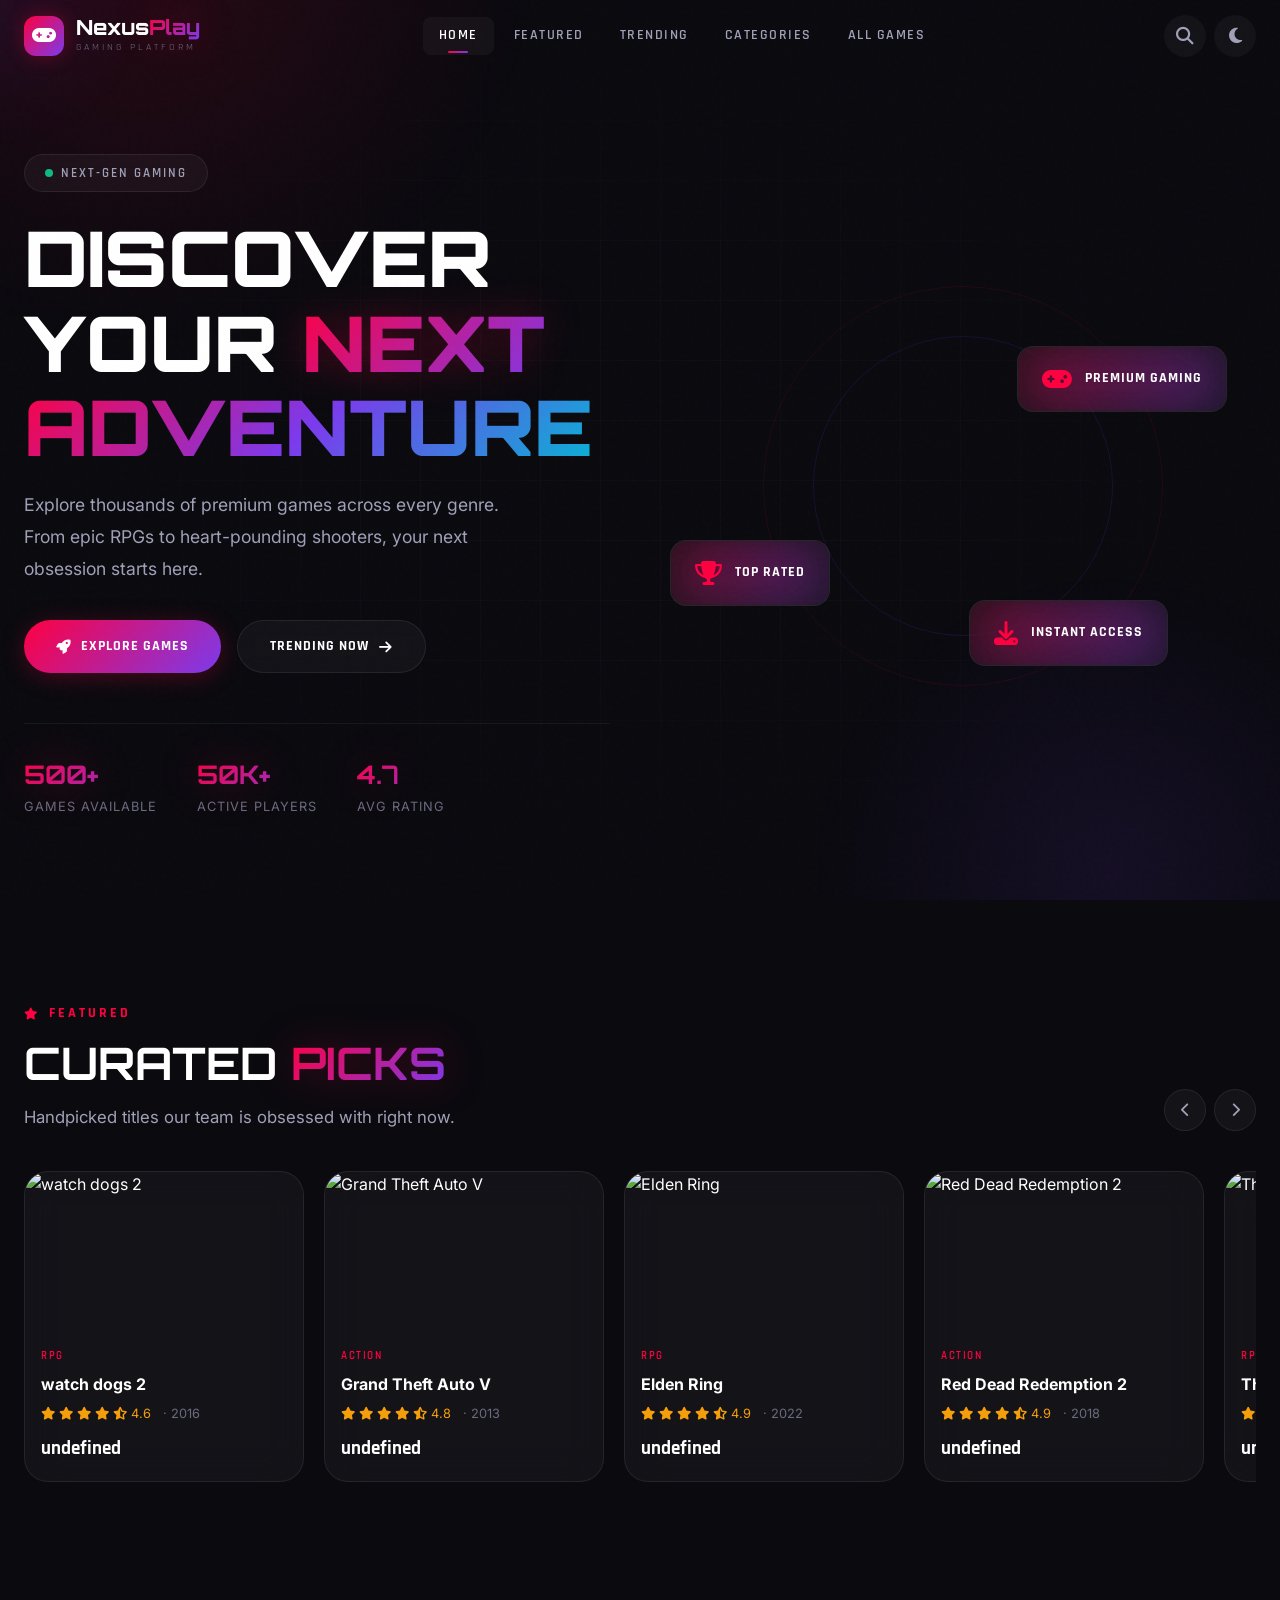
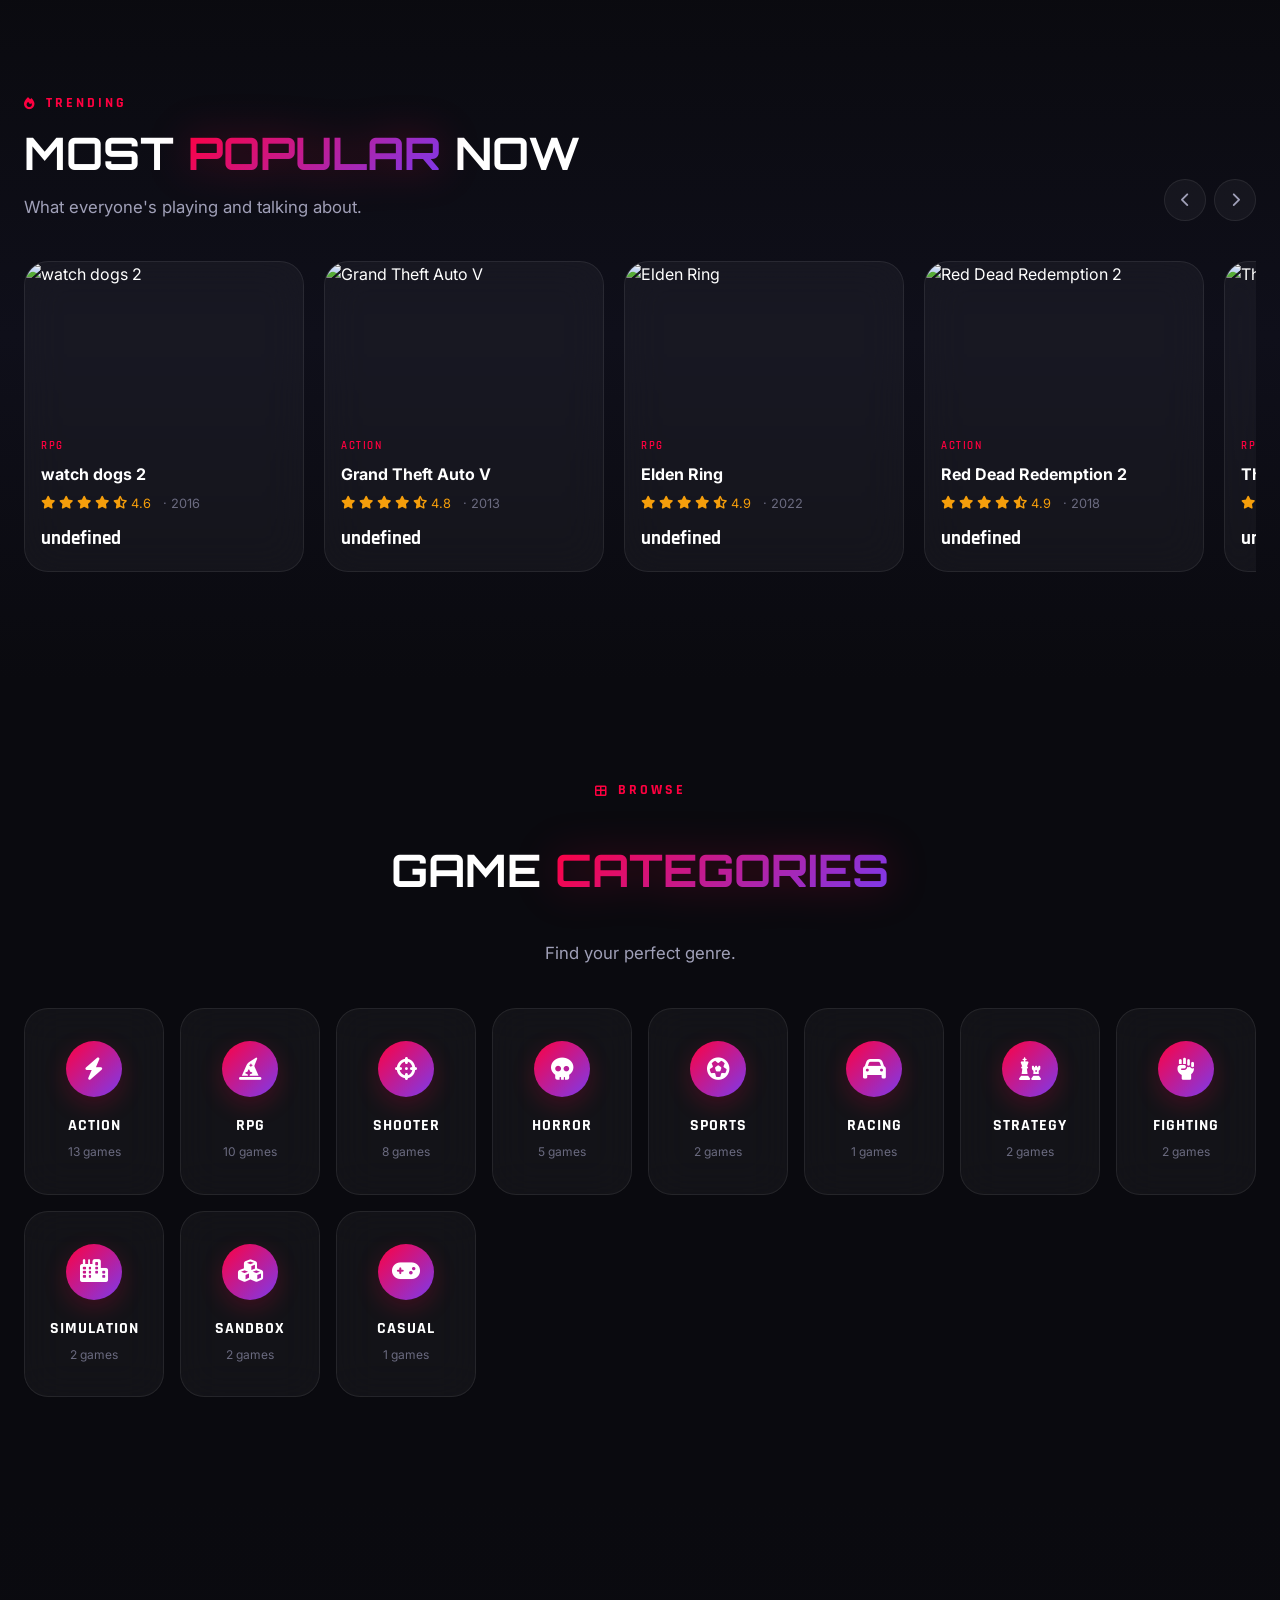
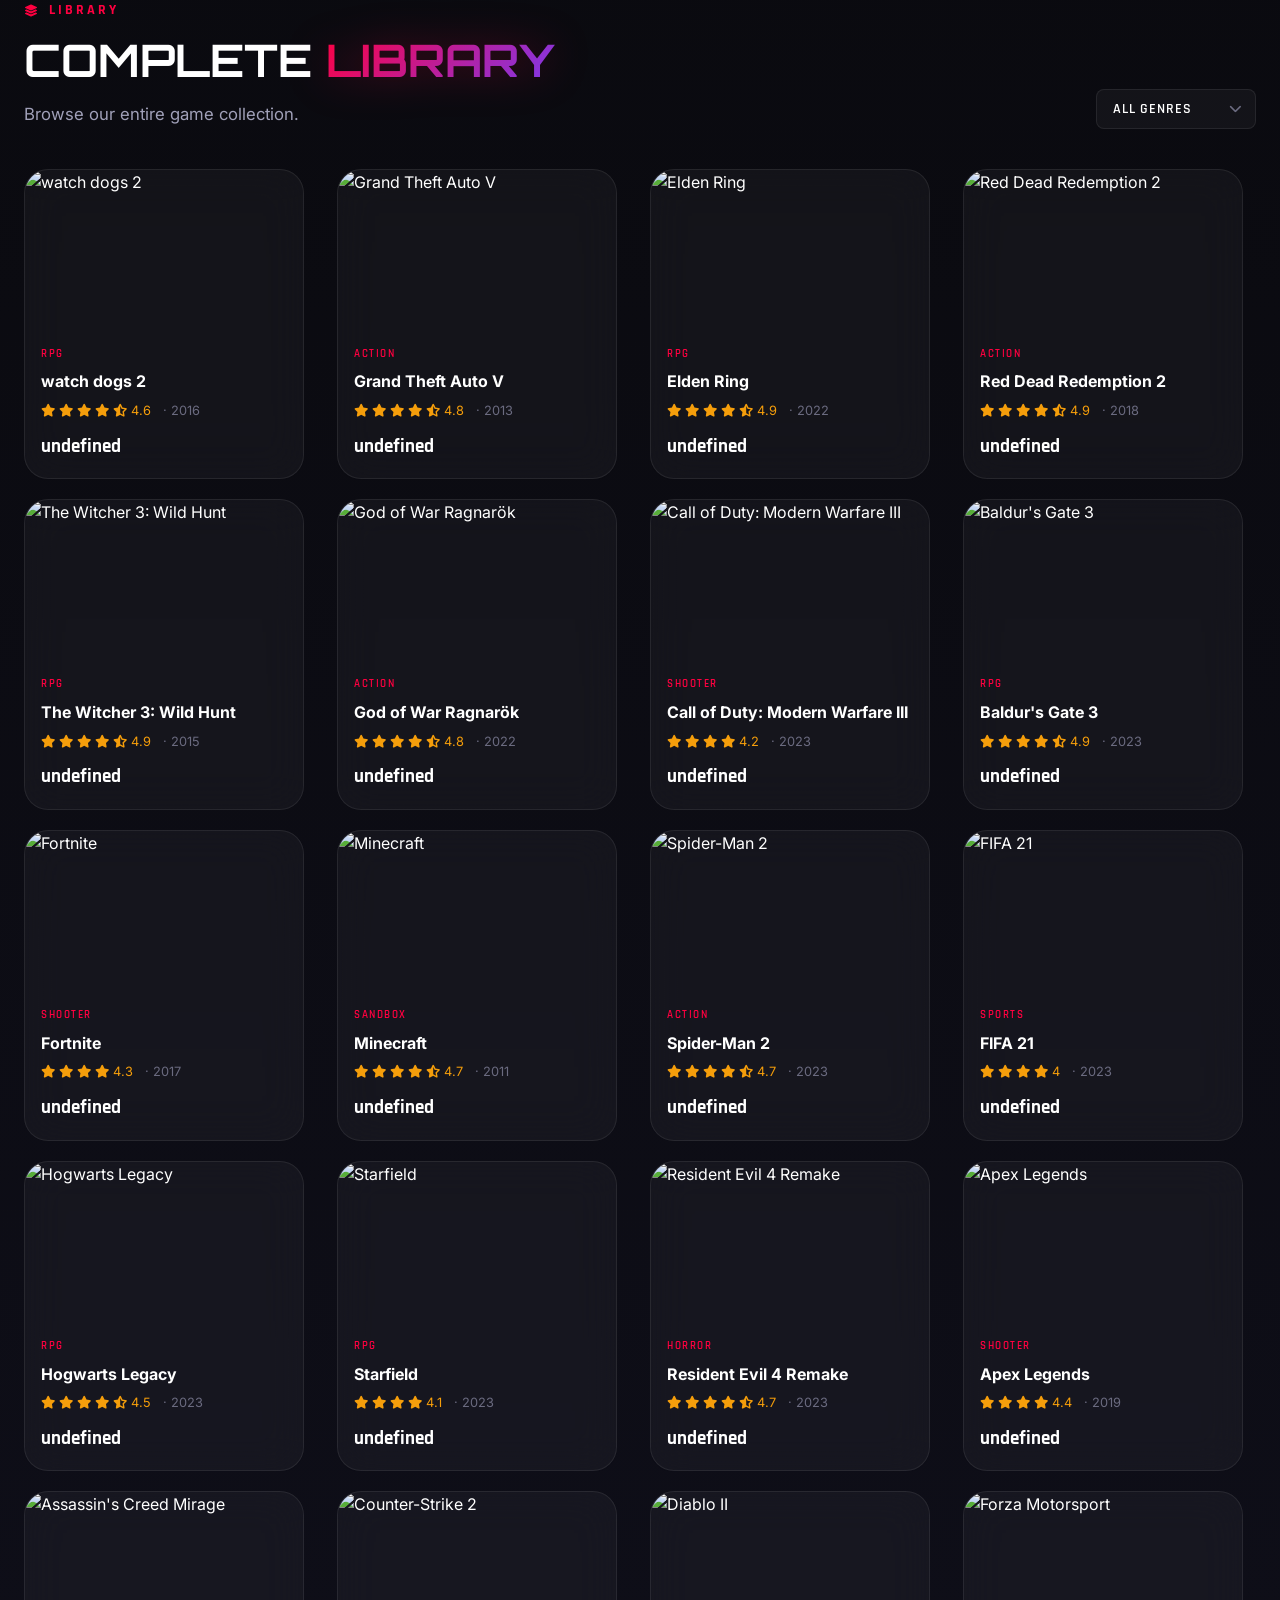
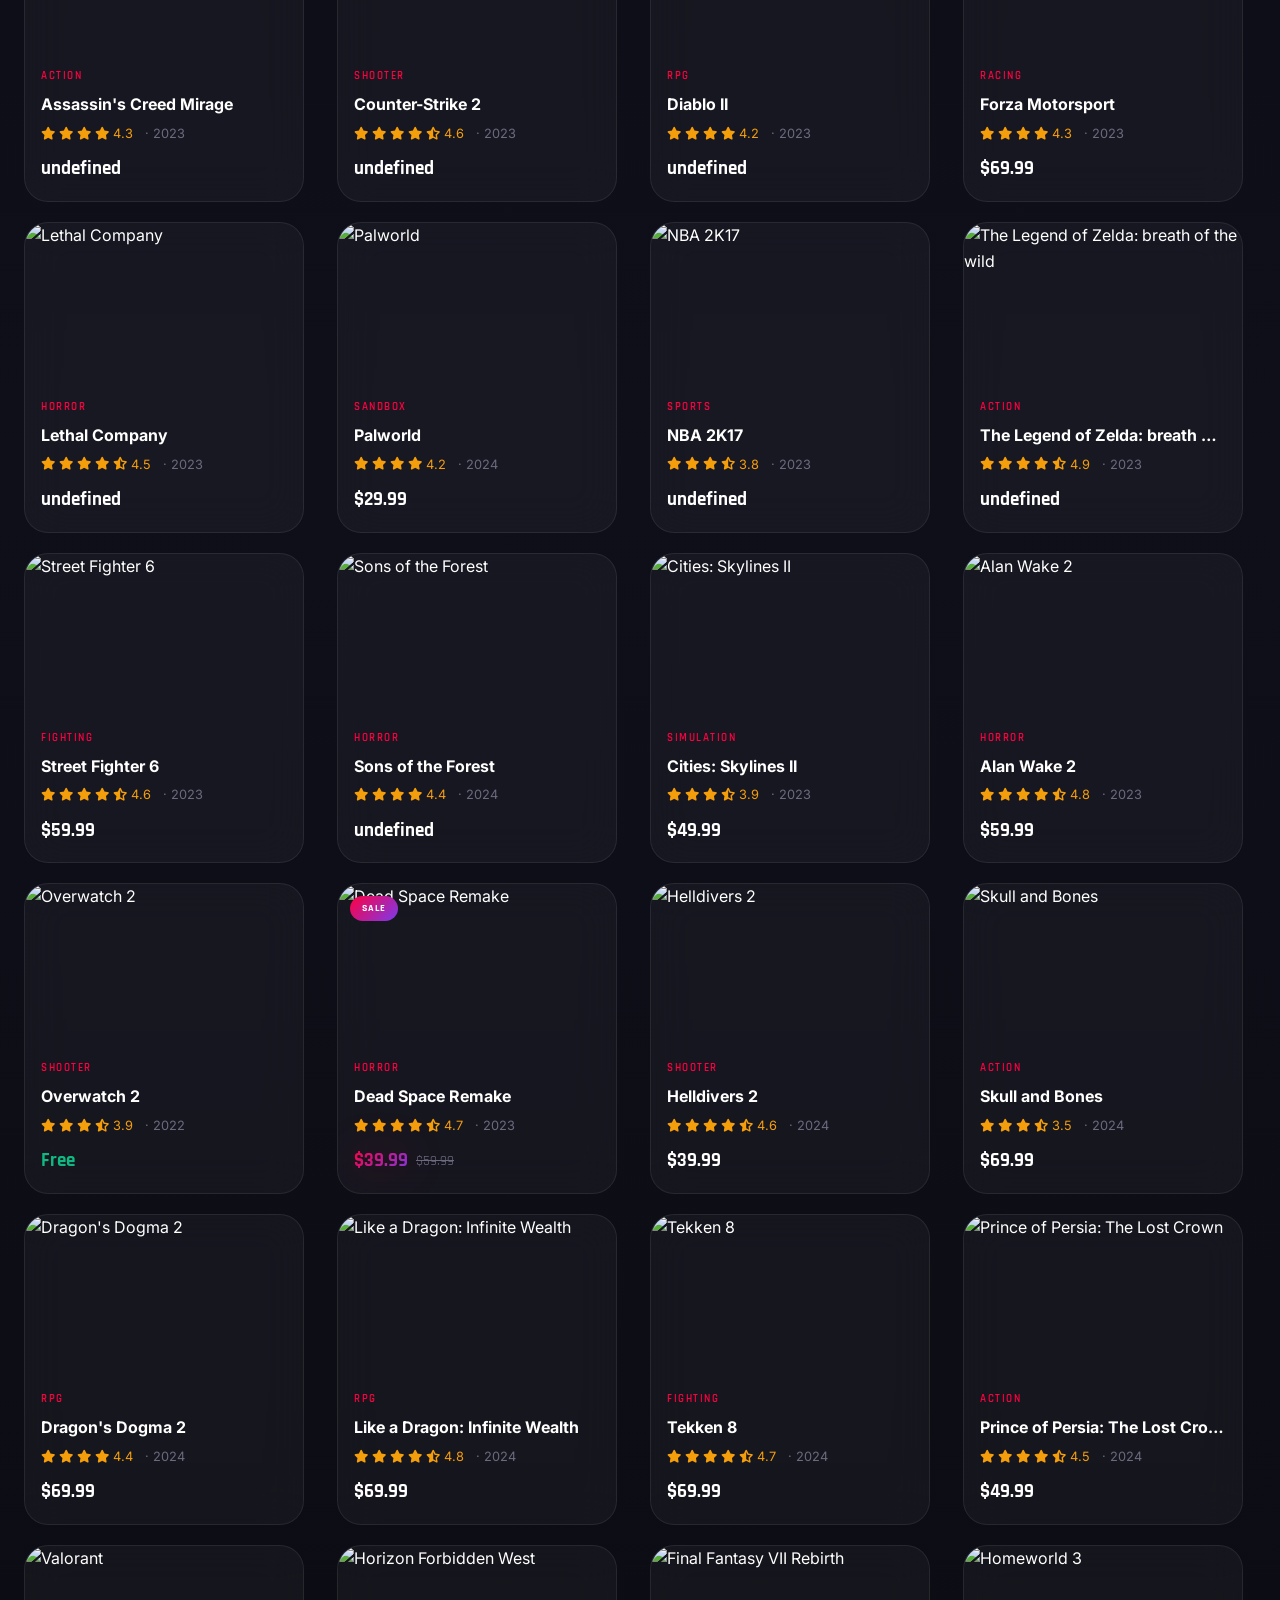
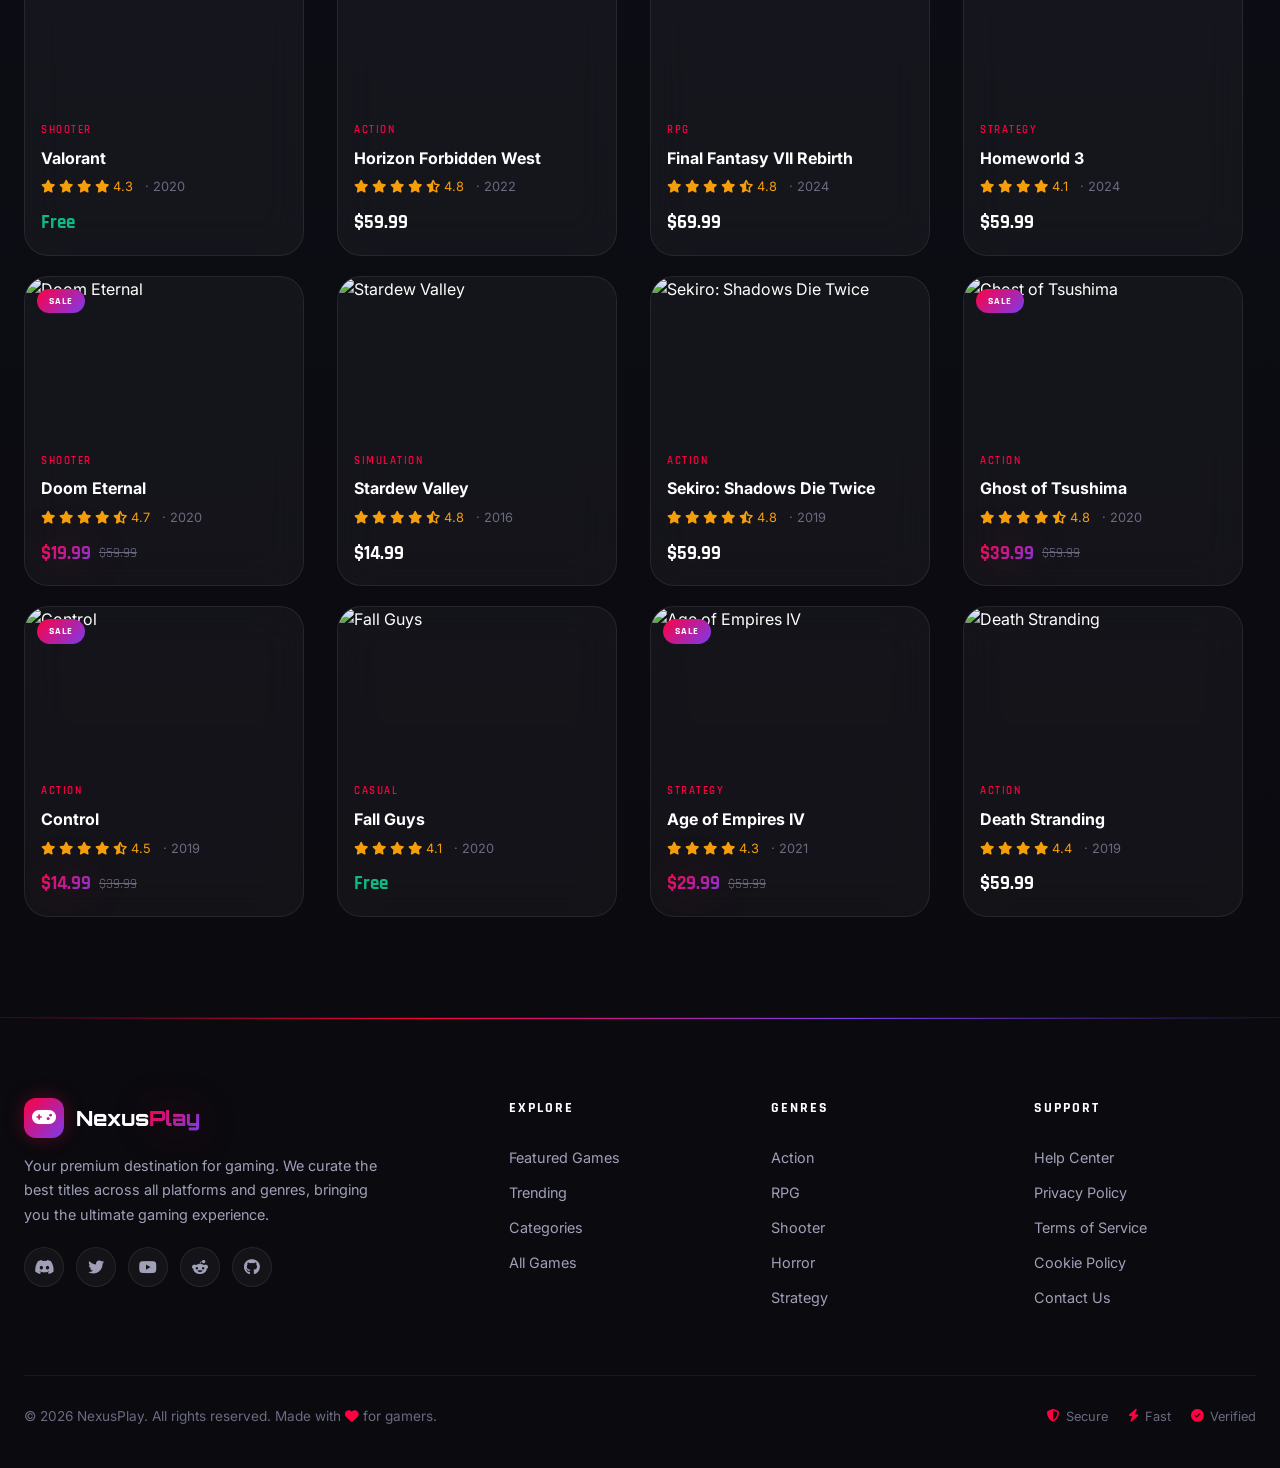
==== index.html @ 1cb6b1cf "Add files via upload" ====
<!DOCTYPE html>
<html lang="en">
<head>
  <meta charset="UTF-8">
  <meta name="viewport" content="width=device-width, initial-scale=1.0">
  <title>NexusPlay - Premium Gaming Platform</title>
  <meta name="description" content="NexusPlay is your ultimate gaming destination. Discover, explore, and download the latest and greatest PC and console games from a curated collection.">
  <meta name="keywords" content="games, gaming, PC games, console games, Steam, Epic Games, game store, download games, action, RPG, shooter">
  <meta name="author" content="NexusPlay">
  <meta name="robots" content="index, follow">
  <meta property="og:title" content="NexusPlay - Premium Gaming Platform">
  <meta property="og:description" content="Discover the best games across all genres. Your ultimate gaming destination.">
  <meta property="og:type" content="website">
  <meta property="og:url" content="https://nexusplay.com">
  <meta property="og:image" content="https://images.unsplash.com/photo-1542751371-adc38448a05e?w=1200&q=80">
  <meta name="twitter:card" content="summary_large_image">
  <meta name="twitter:title" content="NexusPlay - Premium Gaming Platform">
  <meta name="twitter:description" content="Discover the best games across all genres.">
  <link rel="canonical" href="https://nexusplay.com">
  <link rel="icon" type="image/svg+xml" href="data:image/svg+xml,%3Csvg xmlns='http://www.w3.org/2000/svg' viewBox='0 0 100 100'%3E%3Cdefs%3E%3ClinearGradient id='g' x1='0%25' y1='0%25' x2='100%25' y2='100%25'%3E%3Cstop offset='0%25' stop-color='%23ff0040'/%3E%3Cstop offset='100%25' stop-color='%237c3aed'/%3E%3C/linearGradient%3E%3C/defs%3E%3Crect width='100' height='100' rx='20' fill='url(%23g)'/%3E%3Ctext x='50' y='68' font-family='Arial' font-size='44' font-weight='bold' fill='white' text-anchor='middle'%3EN%3C/text%3E%3C/svg%3E">
  <link rel="stylesheet" href="https://cdnjs.cloudflare.com/ajax/libs/font-awesome/6.5.0/css/all.min.css">
  <link rel="preconnect" href="https://fonts.googleapis.com">
  <link rel="preconnect" href="https://fonts.gstatic.com" crossorigin>
  <link href="https://fonts.googleapis.com/css2?family=Inter:wght@300;400;500;600;700;800;900&family=Orbitron:wght@400;500;600;700;800;900&family=Rajdhani:wght@500;600;700&display=swap" rel="stylesheet">
  <link rel="stylesheet" href="style.css">
</head>
<body>
  <div class="cursor-glow"></div>
  <div class="noise-overlay"></div>

  <header class="header">
    <nav class="nav">
      <a href="#" class="nav-logo">
        <div class="logo-icon"><i class="fas fa-gamepad"></i></div>
        <div class="logo-text">
          <span class="logo-title">Nexus<span class="text-neon">Play</span></span>
          <span class="logo-sub">GAMING PLATFORM</span>
        </div>
      </a>
      <div class="nav-links">
        <a href="#" class="active">Home</a>
        <a href="#" data-section="featured">Featured</a>
        <a href="#" data-section="trending">Trending</a>
        <a href="#" data-section="categories">Categories</a>
        <a href="#" data-section="all-games">All Games</a>
      </div>
      <div class="nav-actions">
        <div class="search-trigger" id="searchTrigger">
          <i class="fas fa-search"></i>
        </div>
        <button class="theme-toggle" id="themeToggle" aria-label="Toggle theme">
          <i class="fas fa-moon"></i>
        </button>
        <div class="hamburger" id="hamburger">
          <span></span><span></span><span></span>
        </div>
      </div>
    </nav>
  </header>

  <div class="search-overlay" id="searchOverlay">
    <div class="search-modal">
      <div class="search-modal-header">
        <i class="fas fa-search"></i>
        <input type="text" id="globalSearch" placeholder="Search any game..." autocomplete="off">
        <button id="searchClose"><i class="fas fa-times"></i></button>
      </div>
      <div class="search-results" id="searchResults"></div>
    </div>
  </div>

  <main>
    <section class="hero" id="home">
      <div class="hero-bg-grid"></div>
      <div class="container">
        <div class="hero-content">
          <div class="hero-text">
            <div class="hero-badge">
              <span class="badge-dot"></span>
              Next-Gen Gaming
            </div>
            <h1>Discover Your <span class="text-neon">Next</span> <span class="text-gradient">Adventure</span></h1>
            <p>Explore thousands of premium games across every genre. From epic RPGs to heart-pounding shooters, your next obsession starts here.</p>
            <div class="hero-buttons">
              <a href="#" class="btn btn-primary" data-section="featured">
                <i class="fas fa-rocket"></i> Explore Games
              </a>
              <a href="#" class="btn btn-secondary" data-section="trending">
                Trending Now <i class="fas fa-arrow-right"></i>
              </a>
            </div>
            <div class="hero-stats">
              <div class="hero-stat">
                <h3 class="text-neon">500+</h3>
                <p>Games Available</p>
              </div>
              <div class="hero-stat">
                <h3 class="text-neon">50K+</h3>
                <p>Active Players</p>
              </div>
              <div class="hero-stat">
                <h3 class="text-neon">4.7</h3>
                <p>Avg Rating</p>
              </div>
            </div>
          </div>
          <div class="hero-visual">
            <div class="hero-showcase">
              <div class="showcase-card showcase-1">
                <div class="showcase-glow"></div>
                <i class="fas fa-gamepad"></i>
                <span>Premium Gaming</span>
              </div>
              <div class="showcase-card showcase-2">
                <div class="showcase-glow"></div>
                <i class="fas fa-trophy"></i>
                <span>Top Rated</span>
              </div>
              <div class="showcase-card showcase-3">
                <div class="showcase-glow"></div>
                <i class="fas fa-download"></i>
                <span>Instant Access</span>
              </div>
            </div>
            <div class="hero-ring">
              <div class="ring-inner"></div>
            </div>
          </div>
        </div>
      </div>
    </section>

    <section class="section" id="featured">
      <div class="container">
        <div class="section-header">
          <div>
            <span class="section-label"><i class="fas fa-star"></i> Featured</span>
            <h2 class="section-title">Curated <span class="text-neon">Picks</span></h2>
            <p class="section-subtitle">Handpicked titles our team is obsessed with right now.</p>
          </div>
          <div class="section-nav">
            <button class="scroll-btn" data-scroll="featured" data-dir="prev"><i class="fas fa-chevron-left"></i></button>
            <button class="scroll-btn" data-scroll="featured" data-dir="next"><i class="fas fa-chevron-right"></i></button>
          </div>
        </div>
        <div class="games-carousel" id="featuredCarousel"></div>
      </div>
    </section>

    <section class="section section-alt" id="trending">
      <div class="container">
        <div class="section-header">
          <div>
            <span class="section-label"><i class="fas fa-fire"></i> Trending</span>
            <h2 class="section-title">Most <span class="text-neon">Popular</span> Now</h2>
            <p class="section-subtitle">What everyone's playing and talking about.</p>
          </div>
          <div class="section-nav">
            <button class="scroll-btn" data-scroll="trending" data-dir="prev"><i class="fas fa-chevron-left"></i></button>
            <button class="scroll-btn" data-scroll="trending" data-dir="next"><i class="fas fa-chevron-right"></i></button>
          </div>
        </div>
        <div class="games-carousel" id="trendingCarousel"></div>
      </div>
    </section>

    <section class="section" id="categories">
      <div class="container">
        <div class="section-header center">
          <span class="section-label"><i class="fas fa-th-large"></i> Browse</span>
          <h2 class="section-title">Game <span class="text-neon">Categories</span></h2>
          <p class="section-subtitle">Find your perfect genre.</p>
        </div>
        <div class="categories-grid" id="categoriesGrid"></div>
      </div>
    </section>

    <section class="section section-alt" id="all-games">
      <div class="container">
        <div class="section-header">
          <div>
            <span class="section-label"><i class="fas fa-layer-group"></i> Library</span>
            <h2 class="section-title">Complete <span class="text-neon">Library</span></h2>
            <p class="section-subtitle">Browse our entire game collection.</p>
          </div>
          <div class="filter-group">
            <div class="filter-select">
              <select id="genreFilter">
                <option value="all">All Genres</option>
              </select>
              <i class="fas fa-chevron-down"></i>
            </div>
          </div>
        </div>
        <div class="games-grid" id="allGamesGrid"></div>
      </div>
    </section>
  </main>

  <div class="game-modal-overlay" id="gameModalOverlay">
    <div class="game-modal" id="gameModal">
      <button class="modal-close" id="modalClose"><i class="fas fa-times"></i></button>
      <div class="modal-content" id="modalContent"></div>
    </div>
  </div>

  <footer class="footer">
    <div class="container">
      <div class="footer-grid">
        <div class="footer-brand">
          <a href="#" class="nav-logo" style="margin-bottom:16px;display:inline-flex">
            <div class="logo-icon"><i class="fas fa-gamepad"></i></div>
            <div class="logo-text">
              <span class="logo-title">Nexus<span class="text-neon">Play</span></span>
            </div>
          </a>
          <p>Your premium destination for gaming. We curate the best titles across all platforms and genres, bringing you the ultimate gaming experience.</p>
          <div class="footer-social">
            <a href="#" aria-label="Discord"><i class="fab fa-discord"></i></a>
            <a href="#" aria-label="Twitter"><i class="fab fa-twitter"></i></a>
            <a href="#" aria-label="YouTube"><i class="fab fa-youtube"></i></a>
            <a href="#" aria-label="Reddit"><i class="fab fa-reddit-alien"></i></a>
            <a href="#" aria-label="GitHub"><i class="fab fa-github"></i></a>
          </div>
        </div>
        <div class="footer-col">
          <h4>Explore</h4>
          <a href="#" data-section="featured">Featured Games</a>
          <a href="#" data-section="trending">Trending</a>
          <a href="#" data-section="categories">Categories</a>
          <a href="#" data-section="all-games">All Games</a>
        </div>
        <div class="footer-col">
          <h4>Genres</h4>
          <a href="#" data-genre="Action">Action</a>
          <a href="#" data-genre="RPG">RPG</a>
          <a href="#" data-genre="Shooter">Shooter</a>
          <a href="#" data-genre="Horror">Horror</a>
          <a href="#" data-genre="Strategy">Strategy</a>
        </div>
        <div class="footer-col">
          <h4>Support</h4>
          <a href="#">Help Center</a>
          <a href="#">Privacy Policy</a>
          <a href="#">Terms of Service</a>
          <a href="#">Cookie Policy</a>
          <a href="#">Contact Us</a>
        </div>
      </div>
      <div class="footer-bottom">
        <p>&copy; 2026 NexusPlay. All rights reserved. Made with <i class="fas fa-heart" style="color:#ff0040"></i> for gamers.</p>
        <div class="footer-badges">
          <span><i class="fas fa-shield-alt"></i> Secure</span>
          <span><i class="fas fa-bolt"></i> Fast</span>
          <span><i class="fas fa-check-circle"></i> Verified</span>
        </div>
      </div>
    </div>
  </footer>

  <div class="toast-container" id="toastContainer"></div>

  <script src="games.js"></script>
  <script src="script.js"></script>
</body>
</html>
---- style.css ----
@import url('https://fonts.googleapis.com/css2?family=Inter:wght@300;400;500;600;700;800;900&family=Orbitron:wght@400;500;600;700;800;900&family=Rajdhani:wght@500;600;700&display=swap');

:root {
  --bg-primary: #0a0a0f;
  --bg-secondary: #0f0f1a;
  --bg-card: rgba(255, 255, 255, 0.03);
  --bg-card-hover: rgba(255, 255, 255, 0.07);
  --text-primary: #ffffff;
  --text-secondary: #a0a0b8;
  --text-muted: #6b6b80;
  --border-color: rgba(255, 255, 255, 0.06);
  --border-hover: rgba(255, 255, 255, 0.12);
  --glass-bg: rgba(255, 255, 255, 0.04);
  --glass-border: rgba(255, 255, 255, 0.08);
  --glass-shadow: 0 8px 32px rgba(0, 0, 0, 0.4);
  --neon-primary: #ff0040;
  --neon-secondary: #7c3aed;
  --neon-accent: #06b6d4;
  --neon-gradient: linear-gradient(135deg, #ff0040, #7c3aed);
  --accent-gradient: linear-gradient(135deg, #ff0040, #7c3aed, #06b6d4);
  --success: #10b981;
  --warning: #f59e0b;
  --error: #ef4444;
  --header-height: 72px;
  --radius-sm: 8px;
  --radius-md: 16px;
  --radius-lg: 24px;
  --radius-xl: 32px;
  --transition: all 0.3s cubic-bezier(0.4, 0, 0.2, 1);
  --shadow-lg: 0 20px 60px rgba(0, 0, 0, 0.5);
  --font-primary: 'Inter', -apple-system, BlinkMacSystemFont, sans-serif;
  --font-display: 'Orbitron', monospace;
  --font-alt: 'Rajdhani', sans-serif;
}

[data-theme="light"] {
  --bg-primary: #f0f0f5;
  --bg-secondary: #ffffff;
  --bg-card: rgba(0, 0, 0, 0.03);
  --bg-card-hover: rgba(0, 0, 0, 0.06);
  --text-primary: #1a1a2e;
  --text-secondary: #6b6b80;
  --text-muted: #a0a0b0;
  --border-color: rgba(0, 0, 0, 0.08);
  --border-hover: rgba(0, 0, 0, 0.15);
  --glass-bg: rgba(255, 255, 255, 0.7);
  --glass-border: rgba(0, 0, 0, 0.08);
  --glass-shadow: 0 8px 32px rgba(0, 0, 0, 0.08);
  --shadow-lg: 0 20px 60px rgba(0, 0, 0, 0.1);
}

[data-theme="light"] .header.scrolled {
  background: rgba(240, 240, 245, 0.9);
}

[data-theme="light"] .section-alt {
  background: linear-gradient(180deg, var(--bg-primary) 0%, #f5f5fa 50%, var(--bg-primary) 100%);
}

[data-theme="light"] .game-card .game-image img,
[data-theme="light"] .modal-banner img,
[data-theme="light"] .modal-screenshots img {
  filter: brightness(1);
}

[data-theme="light"] .text-neon {
  filter: none;
}

[data-theme="light"] .noise-overlay { display: none; }

*, *::before, *::after {
  margin: 0;
  padding: 0;
  box-sizing: border-box;
}

html { scroll-behavior: smooth; overflow-x: hidden; }

body {
  font-family: var(--font-primary);
  background: var(--bg-primary);
  color: var(--text-primary);
  line-height: 1.6;
  -webkit-font-smoothing: antialiased;
  overflow-x: hidden;
}

a { text-decoration: none; color: inherit; }
ul { list-style: none; }
img { max-width: 100%; display: block; }
button { cursor: pointer; font-family: inherit; border: none; outline: none; background: none; }
input, textarea { font-family: inherit; outline: none; }
select { font-family: inherit; outline: none; cursor: pointer; }

::-webkit-scrollbar { width: 6px; }
::-webkit-scrollbar-track { background: var(--bg-primary); }
::-webkit-scrollbar-thumb { background: var(--neon-gradient); border-radius: 3px; }

.noise-overlay {
  position: fixed; inset: 0; z-index: 9999;
  pointer-events: none; opacity: 0.015;
  background-image: url("data:image/svg+xml,%3Csvg viewBox='0 0 256 256' xmlns='http://www.w3.org/2000/svg'%3E%3Cfilter id='n'%3E%3CfeTurbulence type='fractalNoise' baseFrequency='0.9' numOctaves='4' stitchTiles='stitch'/%3E%3C/filter%3E%3Crect width='100%25' height='100%25' filter='url(%23n)'/%3E%3C/svg%3E");
}

.cursor-glow {
  position: fixed; width: 300px; height: 300px;
  border-radius: 50%; pointer-events: none; z-index: 0;
  background: radial-gradient(circle, rgba(124, 58, 237, 0.08), transparent 70%);
  transform: translate(-50%, -50%);
  transition: opacity 0.3s ease;
}

.container {
  max-width: 1280px; margin: 0 auto; padding: 0 24px;
  position: relative; z-index: 1;
}

.section {
  padding: 100px 0; position: relative;
}

.section-alt {
  background: linear-gradient(180deg, var(--bg-primary) 0%, var(--bg-secondary) 50%, var(--bg-primary) 100%);
}

.section-label {
  display: inline-flex; align-items: center; gap: 8px;
  font-family: var(--font-alt);
  font-size: 0.85rem; font-weight: 700;
  text-transform: uppercase; letter-spacing: 3px;
  color: var(--neon-primary); margin-bottom: 12px;
}

.section-label i { font-size: 0.75rem; }

.section-title {
  font-family: var(--font-display);
  font-size: clamp(1.8rem, 4vw, 2.8rem);
  font-weight: 700; margin-bottom: 12px; line-height: 1.2;
  text-transform: uppercase;
}

.section-subtitle {
  color: var(--text-secondary);
  font-size: 1.05rem; max-width: 500px; line-height: 1.7;
}

.section-header {
  display: flex; align-items: flex-end;
  justify-content: space-between; margin-bottom: 40px;
  gap: 30px;
}

.section-header.center {
  flex-direction: column; align-items: center; text-align: center;
}

.section-header.center .section-subtitle { margin: 0 auto; }

.text-neon {
  background: var(--neon-gradient);
  -webkit-background-clip: text;
  -webkit-text-fill-color: transparent;
  background-clip: text;
  filter: drop-shadow(0 0 20px rgba(255, 0, 64, 0.3));
}

.text-gradient {
  background: var(--accent-gradient);
  -webkit-background-clip: text;
  -webkit-text-fill-color: transparent;
  background-clip: text;
}

.btn {
  display: inline-flex; align-items: center; gap: 10px;
  padding: 14px 32px; border-radius: 50px;
  font-size: 0.9rem; font-weight: 700;
  font-family: var(--font-alt); text-transform: uppercase;
  letter-spacing: 1px;
  transition: var(--transition); position: relative;
  overflow: hidden;
}

.btn::before {
  content: ''; position: absolute; inset: 0;
  border-radius: 50px; padding: 2px;
  background: linear-gradient(135deg, var(--neon-primary), var(--neon-secondary));
  -webkit-mask: linear-gradient(#fff 0 0) content-box, linear-gradient(#fff 0 0);
  -webkit-mask-composite: xor; mask-composite: exclude;
  opacity: 0; transition: var(--transition);
}

.btn-primary {
  background: var(--neon-gradient);
  color: #fff;
  box-shadow: 0 4px 25px rgba(255, 0, 64, 0.25);
}

.btn-primary:hover {
  transform: translateY(-3px);
  box-shadow: 0 8px 40px rgba(255, 0, 64, 0.4);
}

.btn-secondary {
  background: var(--glass-bg);
  color: var(--text-primary);
  border: 1px solid var(--glass-border);
  backdrop-filter: blur(10px);
}

.btn-secondary:hover {
  background: var(--bg-card-hover);
  border-color: var(--border-hover);
  transform: translateY(-3px);
}

.btn-secondary::before { display: none; }

.btn-sm { padding: 10px 22px; font-size: 0.8rem; }

/* Header */
.header {
  position: fixed; top: 0; left: 0; right: 0;
  z-index: 1000; height: var(--header-height);
  transition: var(--transition);
}

.header.scrolled {
  background: rgba(10, 10, 15, 0.9);
  backdrop-filter: blur(20px);
  border-bottom: 1px solid var(--glass-border);
}

.nav {
  display: flex; align-items: center;
  justify-content: space-between; height: 100%;
  max-width: 1280px; margin: 0 auto; padding: 0 24px;
}

.nav-logo {
  display: flex; align-items: center; gap: 12px; z-index: 1001;
}

.logo-icon {
  width: 40px; height: 40px;
  background: var(--neon-gradient);
  border-radius: 12px;
  display: flex; align-items: center; justify-content: center;
  font-size: 1.2rem; color: #fff;
  box-shadow: 0 0 20px rgba(255, 0, 64, 0.3);
}

.logo-text { display: flex; flex-direction: column; }
.logo-title { font-family: var(--font-display); font-size: 1.3rem; font-weight: 800; line-height: 1; }
.logo-sub { font-family: var(--font-alt); font-size: 0.6rem; letter-spacing: 3px; color: var(--text-muted); margin-top: 2px; }

.nav-links {
  display: flex; align-items: center; gap: 4px;
}

.nav-links a {
  padding: 8px 16px; border-radius: 8px;
  font-family: var(--font-alt);
  font-size: 0.85rem; font-weight: 600;
  text-transform: uppercase; letter-spacing: 1.5px;
  color: var(--text-secondary);
  transition: var(--transition); position: relative;
}

.nav-links a:hover,
.nav-links a.active {
  color: var(--text-primary);
  background: var(--glass-bg);
}

.nav-links a.active::after {
  content: ''; position: absolute; bottom: 2px; left: 50%;
  transform: translateX(-50%);
  width: 20px; height: 2px;
  background: var(--neon-gradient);
  border-radius: 1px;
}

.nav-actions {
  display: flex; align-items: center; gap: 8px;
}

.search-trigger, .theme-toggle {
  width: 42px; height: 42px; border-radius: 50%;
  background: var(--glass-bg);
  color: var(--text-secondary);
  display: flex; align-items: center; justify-content: center;
  font-size: 1.1rem;
  transition: var(--transition);
  border: 1px solid transparent;
}

.search-trigger:hover, .theme-toggle:hover {
  color: var(--text-primary);
  background: var(--bg-card-hover);
  border-color: var(--border-hover);
}

.hamburger {
  display: none; flex-direction: column; gap: 5px;
  cursor: pointer; z-index: 1001; padding: 8px;
}

.hamburger span {
  width: 22px; height: 2px;
  background: var(--text-primary);
  border-radius: 2px;
  transition: var(--transition);
}

.hamburger.active span:nth-child(1) { transform: rotate(45deg) translate(5px, 5px); }
.hamburger.active span:nth-child(2) { opacity: 0; }
.hamburger.active span:nth-child(3) { transform: rotate(-45deg) translate(5px, -5px); }

/* Search Overlay */
.search-overlay {
  position: fixed; inset: 0; z-index: 2000;
  background: rgba(0, 0, 0, 0.85);
  backdrop-filter: blur(20px);
  opacity: 0; pointer-events: none;
  transition: opacity 0.4s ease;
  display: flex; align-items: flex-start; justify-content: center;
  padding-top: 120px;
}

.search-overlay.active { opacity: 1; pointer-events: all; }

.search-modal {
  width: 100%; max-width: 680px;
  max-height: 70vh; display: flex; flex-direction: column;
}

.search-modal-header {
  display: flex; align-items: center; gap: 16px;
  padding: 16px 20px;
  background: var(--glass-bg);
  border: 1px solid var(--glass-border);
  border-radius: var(--radius-md);
  backdrop-filter: blur(10px);
  margin-bottom: 16px;
}

.search-modal-header i { color: var(--neon-primary); font-size: 1.2rem; }

.search-modal-header input {
  flex: 1; background: none; border: none;
  color: var(--text-primary);
  font-size: 1.1rem; font-weight: 500;
}

.search-modal-header input::placeholder { color: var(--text-muted); }

.search-modal-header button {
  width: 36px; height: 36px; border-radius: 50%;
  background: var(--glass-bg); border: 1px solid var(--glass-border);
  color: var(--text-primary); display: flex;
  align-items: center; justify-content: center;
  font-size: 1rem; transition: var(--transition);
}

.search-modal-header button:hover { background: var(--neon-gradient); color: #fff; }

.search-results {
  flex: 1; overflow-y: auto; display: flex; flex-direction: column; gap: 8px;
}

.search-result-item {
  display: flex; align-items: center; gap: 16px;
  padding: 12px 16px;
  background: var(--glass-bg); border: 1px solid var(--glass-border);
  border-radius: var(--radius-sm);
  transition: var(--transition); cursor: pointer;
}

.search-result-item:hover {
  background: var(--bg-card-hover); border-color: var(--border-hover);
  transform: translateX(4px);
}

.search-result-item img {
  width: 48px; height: 48px; border-radius: var(--radius-sm);
  object-fit: cover;
}

.search-result-item .result-info { flex: 1; }
.search-result-item .result-info h4 { font-size: 0.95rem; font-weight: 600; }
.search-result-item .result-info p {
  font-size: 0.8rem; color: var(--text-muted);
  font-family: var(--font-alt); text-transform: uppercase; letter-spacing: 1px;
}

.search-result-item .result-price {
  font-family: var(--font-alt);
  font-size: 0.9rem; font-weight: 700;
  color: var(--neon-primary);
}

.search-result-item .result-price.free { color: var(--success); }
mark { background: rgba(255, 0, 64, 0.3); color: #fff; padding: 0 2px; border-radius: 2px; }

.search-empty {
  text-align: center; padding: 40px; color: var(--text-muted);
}

.search-empty i { font-size: 3rem; margin-bottom: 16px; opacity: 0.5; }

/* Hero */
.hero {
  min-height: 100vh; display: flex; align-items: center;
  position: relative; overflow: hidden;
  padding-top: var(--header-height);
}

.hero::before {
  content: ''; position: absolute;
  top: -50%; left: -20%;
  width: 800px; height: 800px;
  background: radial-gradient(circle, rgba(255, 0, 64, 0.12), transparent 70%);
  border-radius: 50%; pointer-events: none;
  animation: heroGlow 12s ease-in-out infinite alternate;
}

.hero::after {
  content: ''; position: absolute;
  bottom: -30%; right: -10%;
  width: 600px; height: 600px;
  background: radial-gradient(circle, rgba(124, 58, 237, 0.1), transparent 70%);
  border-radius: 50%; pointer-events: none;
  animation: heroGlow 12s ease-in-out infinite alternate-reverse;
}

@keyframes heroGlow {
  0% { transform: translate(0, 0) scale(1); }
  100% { transform: translate(60px, -40px) scale(1.15); }
}

.hero-bg-grid {
  position: absolute; inset: 0;
  background-image:
    linear-gradient(rgba(255, 255, 255, 0.02) 1px, transparent 1px),
    linear-gradient(90deg, rgba(255, 255, 255, 0.02) 1px, transparent 1px);
  background-size: 60px 60px;
  mask-image: radial-gradient(ellipse at center, black 30%, transparent 70%);
  -webkit-mask-image: radial-gradient(ellipse at center, black 30%, transparent 70%);
}

.hero-content {
  display: grid; grid-template-columns: 1fr 1fr;
  gap: 60px; align-items: center; position: relative; z-index: 1;
}

.hero-text .hero-badge {
  display: inline-flex; align-items: center; gap: 8px;
  padding: 8px 20px; border-radius: 50px;
  background: var(--glass-bg);
  border: 1px solid var(--glass-border);
  font-family: var(--font-alt);
  font-size: 0.8rem; font-weight: 600;
  text-transform: uppercase; letter-spacing: 2px;
  color: var(--text-secondary);
  margin-bottom: 24px;
  backdrop-filter: blur(10px);
}

.badge-dot {
  width: 8px; height: 8px;
  background: var(--success);
  border-radius: 50%;
  animation: pulseDot 2s ease-in-out infinite;
}

@keyframes pulseDot {
  0%, 100% { opacity: 1; }
  50% { opacity: 0.3; }
}

.hero-text h1 {
  font-family: var(--font-display);
  font-size: clamp(2.8rem, 6vw, 4.8rem);
  font-weight: 900; line-height: 1.1;
  margin-bottom: 20px; text-transform: uppercase;
}

.hero-text p {
  color: var(--text-secondary);
  font-size: 1.1rem; line-height: 1.8;
  margin-bottom: 36px; max-width: 520px;
}

.hero-buttons { display: flex; gap: 16px; flex-wrap: wrap; }

.hero-stats {
  display: flex; gap: 40px;
  margin-top: 50px; padding-top: 30px;
  border-top: 1px solid var(--border-color);
}

.hero-stat h3 { font-family: var(--font-display); font-size: 1.6rem; font-weight: 700; }
.hero-stat p { font-size: 0.8rem; color: var(--text-muted); margin-bottom: 0; text-transform: uppercase; letter-spacing: 1px; }

.hero-visual {
  display: flex; justify-content: center;
  align-items: center; position: relative;
}

.hero-ring {
  width: 400px; height: 400px;
  border-radius: 50%;
  border: 1px solid rgba(255, 0, 64, 0.1);
  animation: ringRotate 20s linear infinite;
  display: flex; align-items: center; justify-content: center;
}

.ring-inner {
  width: 300px; height: 300px;
  border-radius: 50%;
  border: 1px solid rgba(124, 58, 237, 0.15);
  animation: ringRotate 15s linear infinite reverse;
}

@keyframes ringRotate {
  from { transform: rotate(0deg); }
  to { transform: rotate(360deg); }
}

.hero-showcase {
  position: absolute; inset: 0;
  display: flex; align-items: center; justify-content: center;
}

.showcase-card {
  position: absolute;
  padding: 20px 24px;
  border-radius: var(--radius-md);
  background: var(--glass-bg);
  backdrop-filter: blur(20px);
  border: 1px solid var(--glass-border);
  display: flex; align-items: center; gap: 12px;
  font-family: var(--font-alt);
  font-weight: 700; text-transform: uppercase;
  letter-spacing: 1px; font-size: 0.85rem;
  animation: floatCard 6s ease-in-out infinite;
  overflow: hidden;
}

.showcase-glow {
  position: absolute; inset: 0; opacity: 0.5;
  background: var(--neon-gradient);
  filter: blur(30px);
  transition: var(--transition);
}

.showcase-card:hover .showcase-glow { opacity: 0.8; }

.showcase-card i { font-size: 1.5rem; color: var(--neon-primary); position: relative; z-index: 1; }
.showcase-card span { position: relative; z-index: 1; }

.showcase-1 { top: 15%; right: 5%; animation-delay: 0s; }
.showcase-2 { bottom: 20%; left: 0; animation-delay: 2s; }
.showcase-3 { bottom: 5%; right: 15%; animation-delay: 4s; }

@keyframes floatCard {
  0%, 100% { transform: translateY(0); }
  50% { transform: translateY(-12px); }
}

/* Games Carousel */
.section-nav { display: flex; gap: 8px; }

.scroll-btn {
  width: 42px; height: 42px; border-radius: 50%;
  background: var(--glass-bg); border: 1px solid var(--glass-border);
  color: var(--text-secondary); display: flex;
  align-items: center; justify-content: center;
  font-size: 0.9rem; transition: var(--transition);
}

.scroll-btn:hover {
  background: var(--neon-gradient); color: #fff; border-color: transparent;
}

.games-carousel {
  display: flex; gap: 20px; overflow-x: auto;
  scroll-snap-type: x mandatory; -webkit-overflow-scrolling: touch;
  padding-bottom: 8px; scroll-behavior: smooth;
}

.games-carousel::-webkit-scrollbar { height: 3px; }
.games-carousel::-webkit-scrollbar-thumb { background: var(--neon-gradient); border-radius: 3px; }

.game-card {
  min-width: 280px; max-width: 280px;
  scroll-snap-align: start;
  background: var(--glass-bg);
  backdrop-filter: blur(20px);
  border: 1px solid var(--glass-border);
  border-radius: var(--radius-lg);
  overflow: hidden;
  transition: var(--transition);
  position: relative;
  flex-shrink: 0;
}

.game-card:hover {
  transform: translateY(-8px);
  border-color: var(--border-hover);
  box-shadow: var(--shadow-lg);
}

.game-card .game-image {
  height: 160px; position: relative; overflow: hidden;
}

.game-card .game-image img {
  width: 100%; height: 100%; object-fit: cover;
  transition: var(--transition);
}

.game-card:hover .game-image img { transform: scale(1.08); }

.game-card .game-overlay {
  position: absolute; inset: 0;
  background: linear-gradient(to top, rgba(10, 10, 15, 0.9), transparent 60%);
  display: flex; align-items: flex-end; padding: 16px;
  opacity: 0; transition: var(--transition);
}

.game-card:hover .game-overlay { opacity: 1; }

.game-card .game-overlay .btn {
  width: 100%; padding: 10px; font-size: 0.75rem;
  justify-content: center;
}

.game-card .game-badge {
  position: absolute; top: 12px; left: 12px;
  padding: 4px 12px; border-radius: 50px;
  background: var(--neon-gradient);
  font-family: var(--font-alt);
  font-size: 0.65rem; font-weight: 700;
  text-transform: uppercase; letter-spacing: 1px;
  color: #fff; z-index: 2;
}

.game-card .game-body { padding: 16px; }

.game-card .game-body .game-category {
  font-family: var(--font-alt);
  font-size: 0.7rem; font-weight: 600;
  text-transform: uppercase; letter-spacing: 1.5px;
  color: var(--neon-primary); margin-bottom: 6px;
}

.game-card .game-body h3 {
  font-size: 1rem; font-weight: 700; margin-bottom: 6px;
  white-space: nowrap; overflow: hidden; text-overflow: ellipsis;
}

.game-card .game-body .game-meta {
  display: flex; align-items: center; gap: 12px;
  font-size: 0.8rem; color: var(--text-muted);
  margin-bottom: 10px;
}

.game-card .game-body .game-meta i { color: var(--warning); }

.game-card .game-body .game-price {
  font-family: var(--font-alt);
  font-size: 1.2rem; font-weight: 700;
  display: flex; align-items: center; gap: 8px;
}

.game-card .game-body .game-price .original {
  font-size: 0.85rem; color: var(--text-muted);
  text-decoration: line-through; font-weight: 400;
}

.game-card .game-body .game-price .free { color: var(--success); }

.game-card .game-rating {
  display: flex; align-items: center; gap: 4px;
  font-size: 0.8rem; color: var(--warning);
}

/* Categories */
.categories-grid {
  display: grid;
  grid-template-columns: repeat(auto-fit, minmax(140px, 1fr));
  gap: 16px;
}

.category-card {
  text-align: center; padding: 32px 16px;
  border-radius: var(--radius-lg);
  background: var(--glass-bg);
  backdrop-filter: blur(20px);
  border: 1px solid var(--glass-border);
  transition: var(--transition);
  cursor: pointer; position: relative; overflow: hidden;
}

.category-card::before {
  content: ''; position: absolute; inset: 0;
  background: var(--neon-gradient); opacity: 0;
  transition: var(--transition);
}

.category-card:hover {
  transform: translateY(-6px);
  border-color: var(--neon-primary);
}

.category-card:hover::before { opacity: 0.08; }

.category-card .category-icon {
  width: 56px; height: 56px; border-radius: 50%;
  background: var(--neon-gradient);
  display: flex; align-items: center; justify-content: center;
  margin: 0 auto 16px;
  font-size: 1.4rem; color: #fff;
  box-shadow: 0 8px 25px rgba(255, 0, 64, 0.2);
  position: relative; z-index: 1;
}

.category-card h3 {
  font-family: var(--font-alt);
  font-size: 1rem; font-weight: 700;
  text-transform: uppercase; letter-spacing: 1px;
  position: relative; z-index: 1;
}

.category-card .category-count {
  font-size: 0.75rem; color: var(--text-muted);
  margin-top: 4px; position: relative; z-index: 1;
}

/* All Games Grid */
.games-grid {
  display: grid;
  grid-template-columns: repeat(auto-fill, minmax(260px, 1fr));
  gap: 20px;
}

.filter-group {
  display: flex; gap: 12px; align-items: center;
}

.filter-select {
  position: relative;
}

.filter-select select {
  padding: 10px 40px 10px 16px;
  border-radius: 8px;
  background: var(--glass-bg);
  border: 1px solid var(--glass-border);
  color: var(--text-primary);
  font-family: var(--font-alt);
  font-size: 0.85rem; font-weight: 600;
  text-transform: uppercase; letter-spacing: 1px;
  appearance: none; min-width: 160px;
}

.filter-select select:focus { border-color: var(--neon-primary); }

.filter-select i {
  position: absolute; right: 14px; top: 50%;
  transform: translateY(-50%);
  color: var(--text-muted); font-size: 0.8rem;
  pointer-events: none;
}

.filter-select select option { background: var(--bg-secondary); color: var(--text-primary); }

/* Game Modal */
.game-modal-overlay {
  position: fixed; inset: 0; z-index: 3000;
  background: rgba(0, 0, 0, 0.85);
  backdrop-filter: blur(10px);
  opacity: 0; pointer-events: none;
  transition: opacity 0.4s ease;
  display: flex; align-items: center; justify-content: center;
  padding: 20px; overflow-y: auto;
}

.game-modal-overlay.active { opacity: 1; pointer-events: all; }

.game-modal {
  width: 100%; max-width: 900px;
  max-height: 90vh; overflow-y: auto;
  background: var(--bg-secondary);
  border: 1px solid var(--glass-border);
  border-radius: var(--radius-xl);
  position: relative;
  transform: scale(0.9) translateY(20px);
  transition: transform 0.4s cubic-bezier(0.4, 0, 0.2, 1);
}

.game-modal-overlay.active .game-modal { transform: scale(1) translateY(0); }

.game-modal::-webkit-scrollbar { width: 4px; }
.game-modal::-webkit-scrollbar-thumb { background: var(--neon-gradient); border-radius: 2px; }

.modal-close {
  position: absolute; top: 16px; right: 16px;
  width: 40px; height: 40px; border-radius: 50%;
  background: rgba(0, 0, 0, 0.5);
  border: 1px solid var(--glass-border);
  color: #fff; display: flex;
  align-items: center; justify-content: center;
  font-size: 1.1rem; transition: var(--transition);
  z-index: 10; cursor: pointer;
}

.modal-close:hover { background: var(--neon-gradient); }

.modal-banner {
  width: 100%; height: 320px; overflow: hidden;
  position: relative; border-radius: var(--radius-xl) var(--radius-xl) 0 0;
}

.modal-banner img {
  width: 100%; height: 100%; object-fit: cover;
}

.modal-banner::after {
  content: ''; position: absolute; inset: 0;
  background: linear-gradient(to top, var(--bg-secondary) 0%, transparent 50%);
}

.modal-body { padding: 0 32px 32px; margin-top: -80px; position: relative; z-index: 2; }

.modal-header {
  display: flex; align-items: flex-end; gap: 24px;
  margin-bottom: 24px;
}

.modal-thumb {
  width: 120px; height: 120px; border-radius: var(--radius-md);
  border: 3px solid var(--glass-border);
  overflow: hidden; flex-shrink: 0;
}

.modal-thumb img { width: 100%; height: 100%; object-fit: cover; }

.modal-title h2 {
  font-family: var(--font-display);
  font-size: 1.8rem; font-weight: 700; margin-bottom: 4px;
  text-transform: uppercase;
}

.modal-title .modal-meta {
  display: flex; align-items: center; gap: 16px;
  font-size: 0.85rem; color: var(--text-muted);
  flex-wrap: wrap;
}

.modal-title .modal-meta span {
  display: flex; align-items: center; gap: 6px;
}

.modal-title .modal-meta .stars { color: var(--warning); }

.modal-info-grid {
  display: grid; grid-template-columns: 1fr 1fr;
  gap: 24px; margin-bottom: 24px;
}

.modal-description p {
  color: var(--text-secondary); line-height: 1.8;
  font-size: 0.95rem;
}

.modal-details {
  display: grid; grid-template-columns: 1fr 1fr; gap: 12px;
}

.modal-detail-item {
  padding: 12px 16px;
  background: var(--glass-bg);
  border: 1px solid var(--glass-border);
  border-radius: var(--radius-sm);
}

.modal-detail-item .detail-label {
  font-family: var(--font-alt);
  font-size: 0.65rem; text-transform: uppercase;
  letter-spacing: 1px; color: var(--text-muted); margin-bottom: 2px;
}

.modal-detail-item .detail-value {
  font-size: 0.9rem; font-weight: 600;
}

.modal-section-title {
  font-family: var(--font-display);
  font-size: 1.1rem; font-weight: 700;
  text-transform: uppercase;
  margin-bottom: 16px;
  display: flex; align-items: center; gap: 10px;
}

.modal-section-title i { color: var(--neon-primary); }

.modal-screenshots {
  display: grid;
  grid-template-columns: repeat(3, 1fr);
  gap: 12px; margin-bottom: 24px;
}

.modal-screenshots img {
  width: 100%; height: 160px; object-fit: cover;
  border-radius: var(--radius-sm); cursor: pointer;
  transition: var(--transition);
  border: 1px solid var(--glass-border);
}

.modal-screenshots img:hover { transform: scale(1.03); border-color: var(--neon-primary); }

.modal-reqs {
  display: grid; grid-template-columns: 1fr 1fr; gap: 8px;
  background: var(--glass-bg);
  border: 1px solid var(--glass-border);
  border-radius: var(--radius-md);
  padding: 20px; margin-bottom: 24px;
}

.modal-req-item {
  display: flex; gap: 8px; font-size: 0.85rem;
}

.modal-req-item .req-label {
  color: var(--text-muted); min-width: 50px;
}

.modal-req-item .req-value { font-weight: 600; }

.modal-actions {
  display: flex; gap: 16px; flex-wrap: wrap;
}

.modal-actions .btn { flex: 1; justify-content: center; min-width: 160px; }

.modal-related {
  margin-top: 32px; padding-top: 24px;
  border-top: 1px solid var(--border-color);
}

.modal-related-grid {
  display: grid; grid-template-columns: repeat(3, 1fr); gap: 16px;
}

/* Footer */
.footer {
  padding: 80px 0 40px;
  border-top: 1px solid var(--border-color);
  position: relative;
}

.footer::before {
  content: ''; position: absolute; top: 0; left: 0; right: 0;
  height: 1px;
  background: linear-gradient(90deg, transparent, var(--neon-primary), var(--neon-secondary), transparent);
}

.footer-grid {
  display: grid;
  grid-template-columns: 2fr 1fr 1fr 1fr;
  gap: 40px; margin-bottom: 60px;
}

.footer-brand p {
  color: var(--text-secondary);
  font-size: 0.9rem; line-height: 1.7; max-width: 360px;
}

.footer-social {
  display: flex; gap: 12px; margin-top: 20px;
}

.footer-social a {
  width: 40px; height: 40px; border-radius: 50%;
  background: var(--glass-bg);
  border: 1px solid var(--glass-border);
  display: flex; align-items: center; justify-content: center;
  color: var(--text-secondary);
  transition: var(--transition); font-size: 1rem;
}

.footer-social a:hover {
  background: var(--neon-gradient); color: #fff; border-color: transparent;
  transform: translateY(-3px);
}

.footer-col h4 {
  font-family: var(--font-alt);
  font-size: 0.85rem; text-transform: uppercase;
  letter-spacing: 2px; font-weight: 700;
  margin-bottom: 20px; color: var(--text-primary);
}

.footer-col a {
  display: block; color: var(--text-secondary);
  font-size: 0.9rem; padding: 6px 0;
  transition: var(--transition);
}

.footer-col a:hover { color: var(--neon-primary); padding-left: 4px; }

.footer-bottom {
  padding-top: 30px;
  border-top: 1px solid var(--border-color);
  display: flex; justify-content: space-between;
  align-items: center; flex-wrap: wrap; gap: 16px;
}

.footer-bottom p { font-size: 0.85rem; color: var(--text-muted); }

.footer-badges { display: flex; gap: 20px; }

.footer-badges span {
  font-size: 0.8rem; color: var(--text-muted);
  display: flex; align-items: center; gap: 6px;
}

.footer-badges i { color: var(--neon-primary); }

/* Toast */
.toast-container {
  position: fixed; bottom: 24px; right: 24px;
  z-index: 5000; display: flex;
  flex-direction: column; gap: 12px;
}

.toast {
  padding: 14px 20px; border-radius: var(--radius-md);
  background: var(--bg-secondary);
  border: 1px solid var(--glass-border);
  box-shadow: var(--shadow-lg);
  backdrop-filter: blur(20px);
  display: flex; align-items: center; gap: 10px;
  font-size: 0.85rem;
  animation: slideInToast 0.4s cubic-bezier(0.4, 0, 0.2, 1);
  min-width: 280px; font-weight: 500;
}

.toast i { font-size: 1.1rem; }
.toast.success i { color: var(--success); }
.toast.error i { color: var(--error); }
.toast.info i { color: var(--neon-accent); }

@keyframes slideInToast {
  from { transform: translateX(100%); opacity: 0; }
  to { transform: translateX(0); opacity: 1; }
}

/* Animations */
.fade-in {
  opacity: 0; transform: translateY(30px);
  transition: opacity 0.6s ease, transform 0.6s ease;
}
.fade-in.visible { opacity: 1; transform: translateY(0); }

.fade-up {
  opacity: 0; transform: translateY(40px);
  transition: opacity 0.7s ease, transform 0.7s ease;
}
.fade-up.visible { opacity: 1; transform: translateY(0); }

/* Responsive */
@media (max-width: 1024px) {
  .hero-content { grid-template-columns: 1fr; text-align: center; }
  .hero-text p { margin: 0 auto 36px; }
  .hero-buttons { justify-content: center; }
  .hero-stats { justify-content: center; }
  .hero-ring { display: none; }
  .showcase-card { display: none; }
  .modal-screenshots { grid-template-columns: 1fr 1fr; }
  .modal-related-grid { grid-template-columns: 1fr 1fr; }
}

@media (max-width: 768px) {
  .hamburger { display: flex; }

  .nav-links {
    position: fixed; top: 0; right: -100%;
    width: 80%; max-width: 360px; height: 100vh;
    background: var(--bg-secondary);
    border-left: 1px solid var(--glass-border);
    flex-direction: column; padding: 100px 32px 32px;
    gap: 4px; transition: right 0.4s cubic-bezier(0.4, 0, 0.2, 1);
    z-index: 1000; align-items: stretch;
  }

  .nav-links.active { right: 0; }

  .nav-links a {
    padding: 14px 18px; font-size: 0.9rem; width: 100%;
  }

  .mobile-overlay {
    position: fixed; inset: 0; background: rgba(0, 0, 0, 0.5);
    z-index: 999; opacity: 0; pointer-events: none;
    transition: opacity 0.3s ease;
  }

  .mobile-overlay.active { opacity: 1; pointer-events: all; }

  .hero { min-height: auto; padding: 120px 0 80px; }
  .hero-text h1 { font-size: 2.5rem; }
  .hero-stats { gap: 24px; flex-wrap: wrap; }
  .hero-stat h3 { font-size: 1.4rem; }

  .game-card { min-width: 240px; max-width: 240px; }
  .games-grid { grid-template-columns: repeat(auto-fill, minmax(220px, 1fr)); }
  .categories-grid { grid-template-columns: repeat(auto-fit, minmax(120px, 1fr)); }

  .modal-info-grid { grid-template-columns: 1fr; }
  .modal-header { flex-direction: column; align-items: flex-start; }
  .modal-details { grid-template-columns: 1fr; }
  .modal-reqs { grid-template-columns: 1fr; }
  .modal-screenshots { grid-template-columns: 1fr; }
  .modal-related-grid { grid-template-columns: 1fr; }
  .modal-body { padding: 0 20px 20px; }

  .section { padding: 60px 0; }

  .footer-grid { grid-template-columns: 1fr 1fr; }
  .footer-bottom { flex-direction: column; text-align: center; }
  .footer-badges { justify-content: center; }
  .search-overlay { padding-top: 100px; }

  .search-modal-header { padding: 12px 16px; }
  .search-modal-header input { font-size: 1rem; }

  .section-header { flex-direction: column; align-items: flex-start; }
  .section-nav { display: none; }
}

@media (max-width: 480px) {
  .game-card { min-width: 200px; max-width: 200px; }
  .games-grid { grid-template-columns: 1fr 1fr; gap: 12px; }
  .categories-grid { grid-template-columns: repeat(3, 1fr); gap: 10px; }
  .category-card { padding: 20px 12px; }
  .category-card .category-icon { width: 44px; height: 44px; font-size: 1.1rem; }
  .container { padding: 0 16px; }
  .modal-banner { height: 200px; }
  .btn { padding: 12px 24px; font-size: 0.8rem; }
}
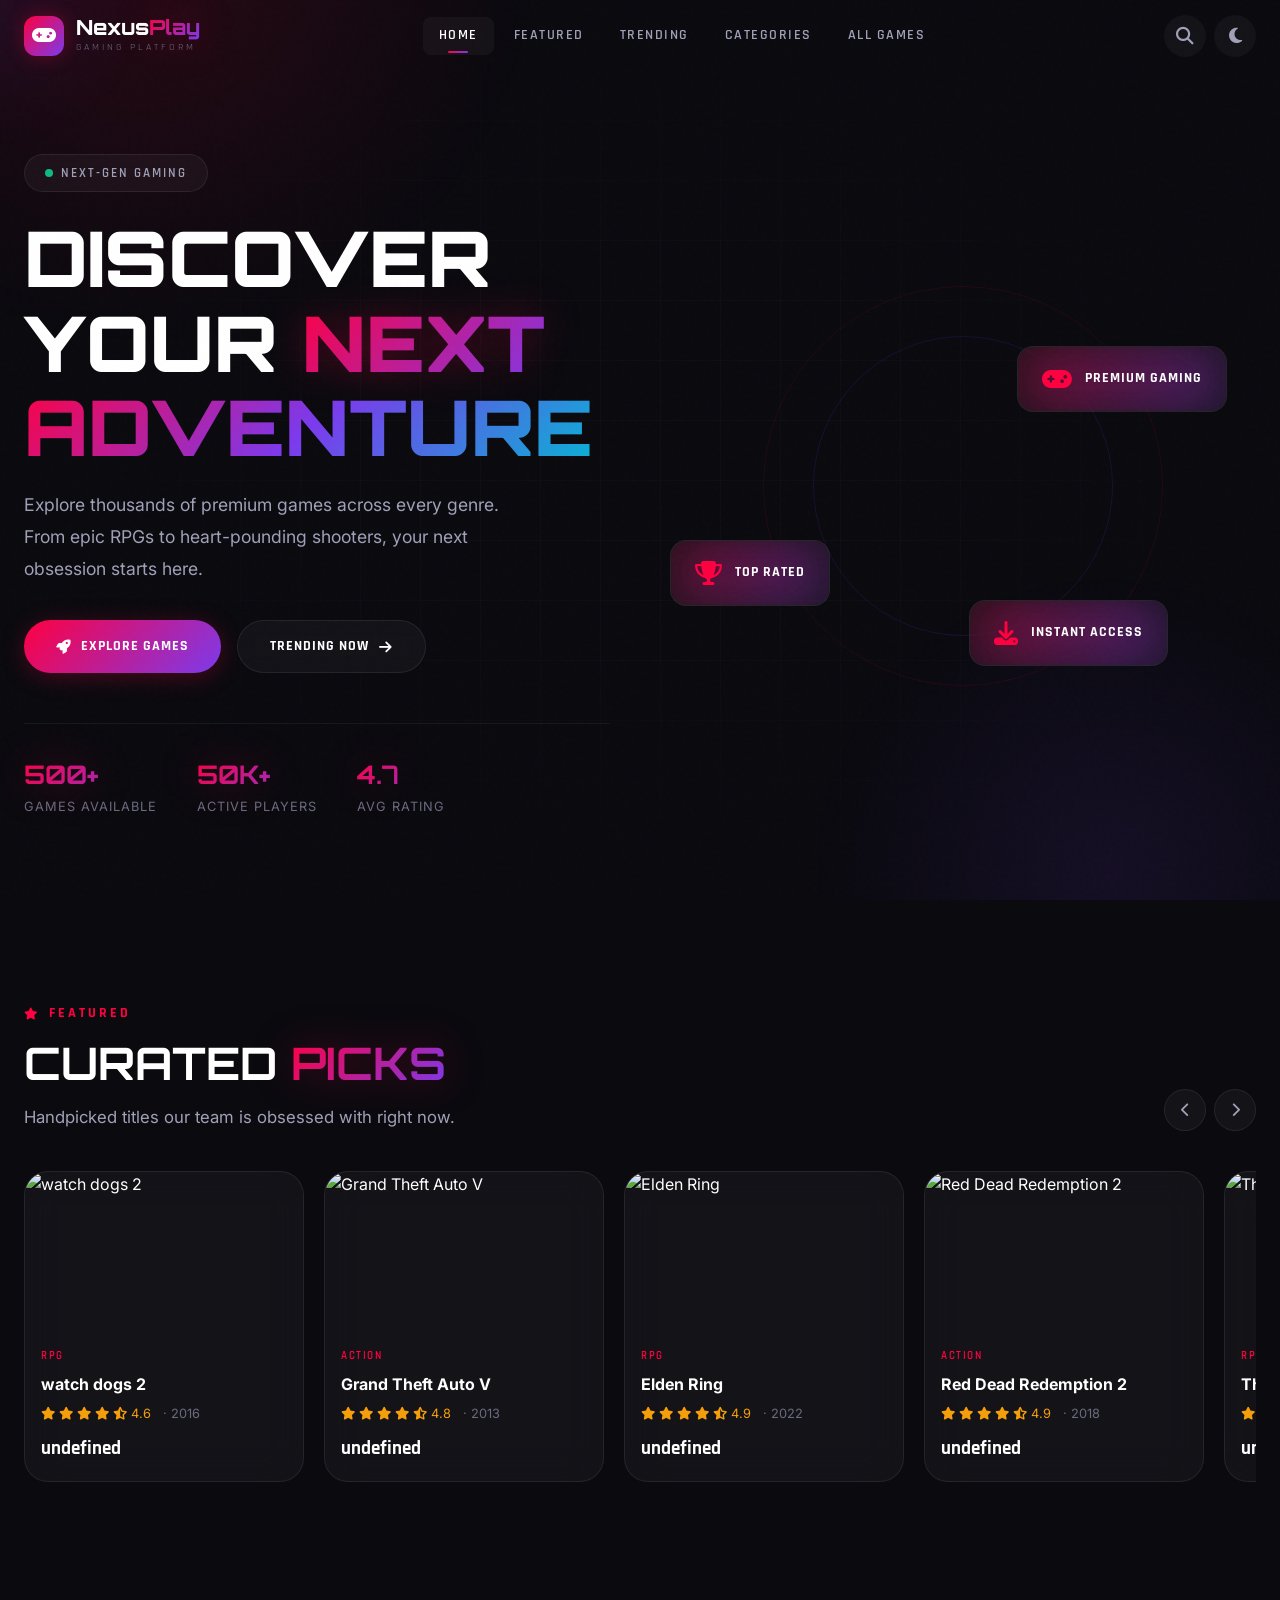
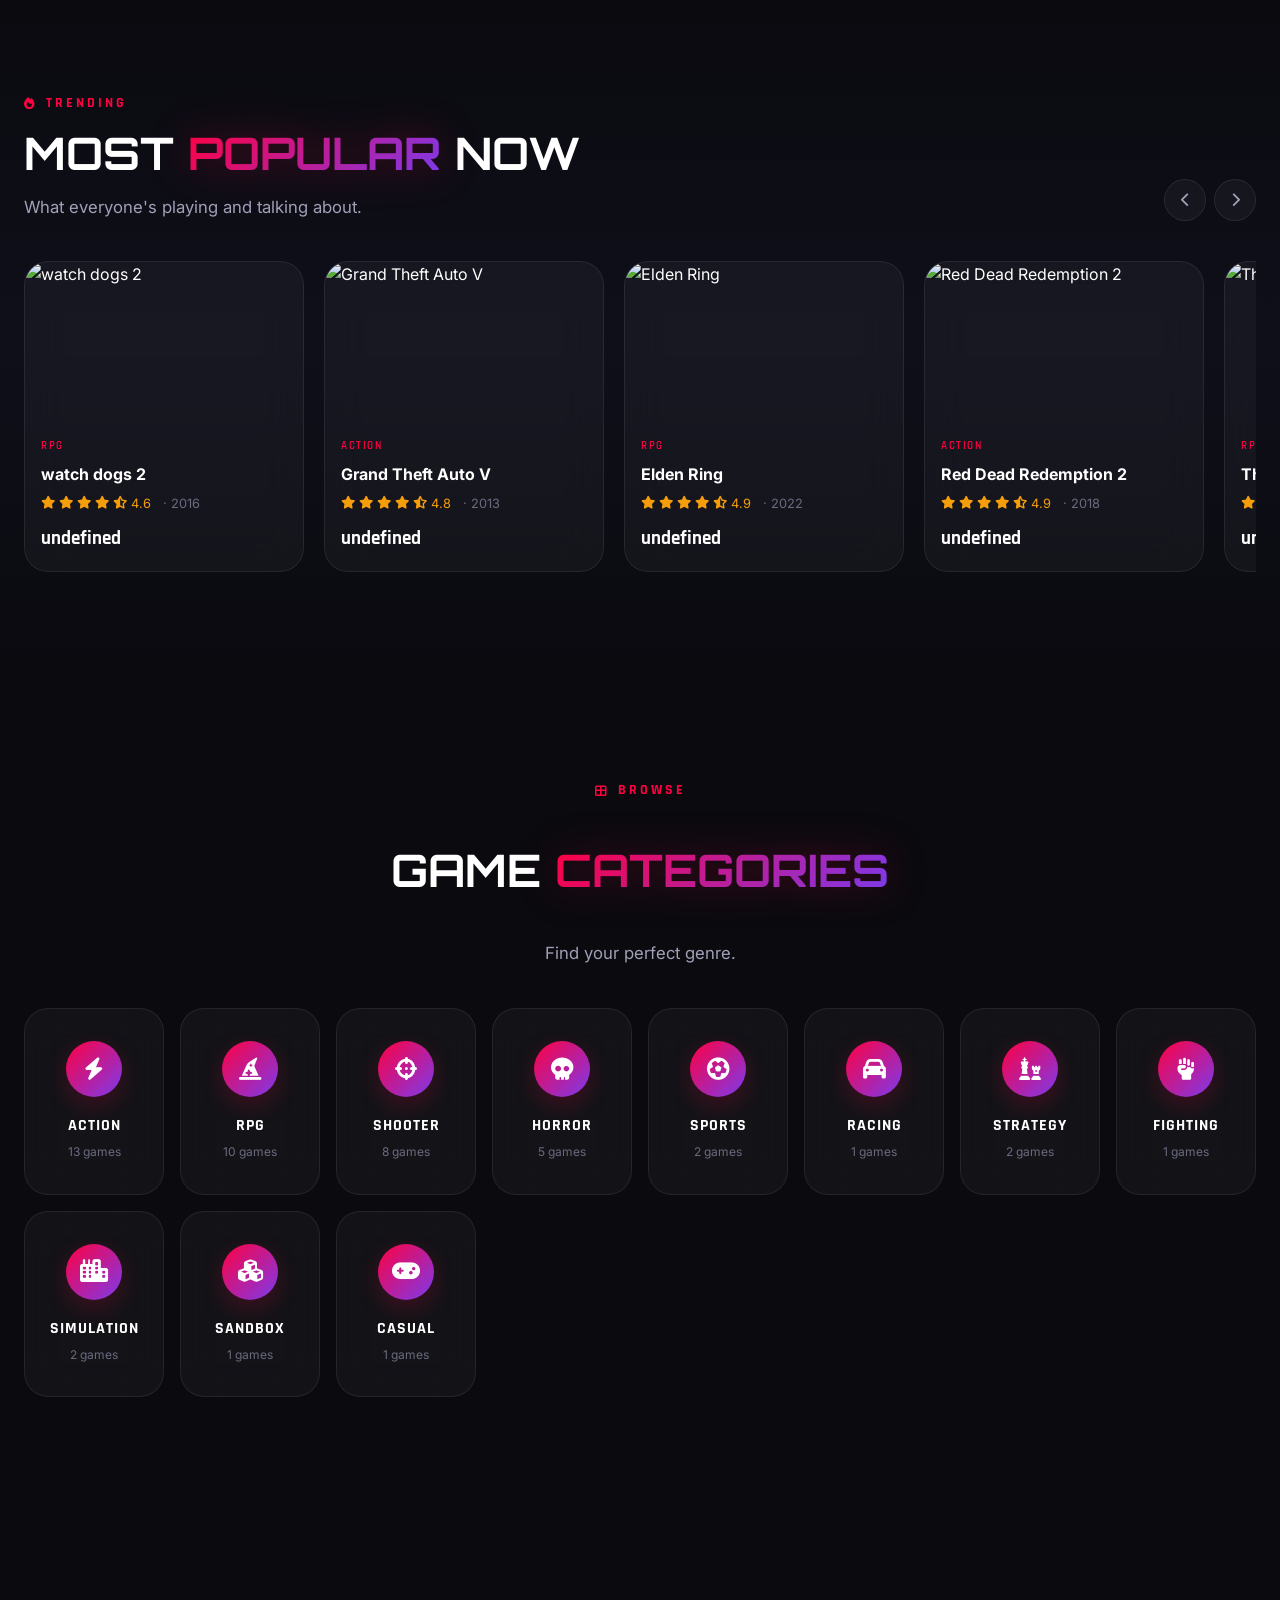
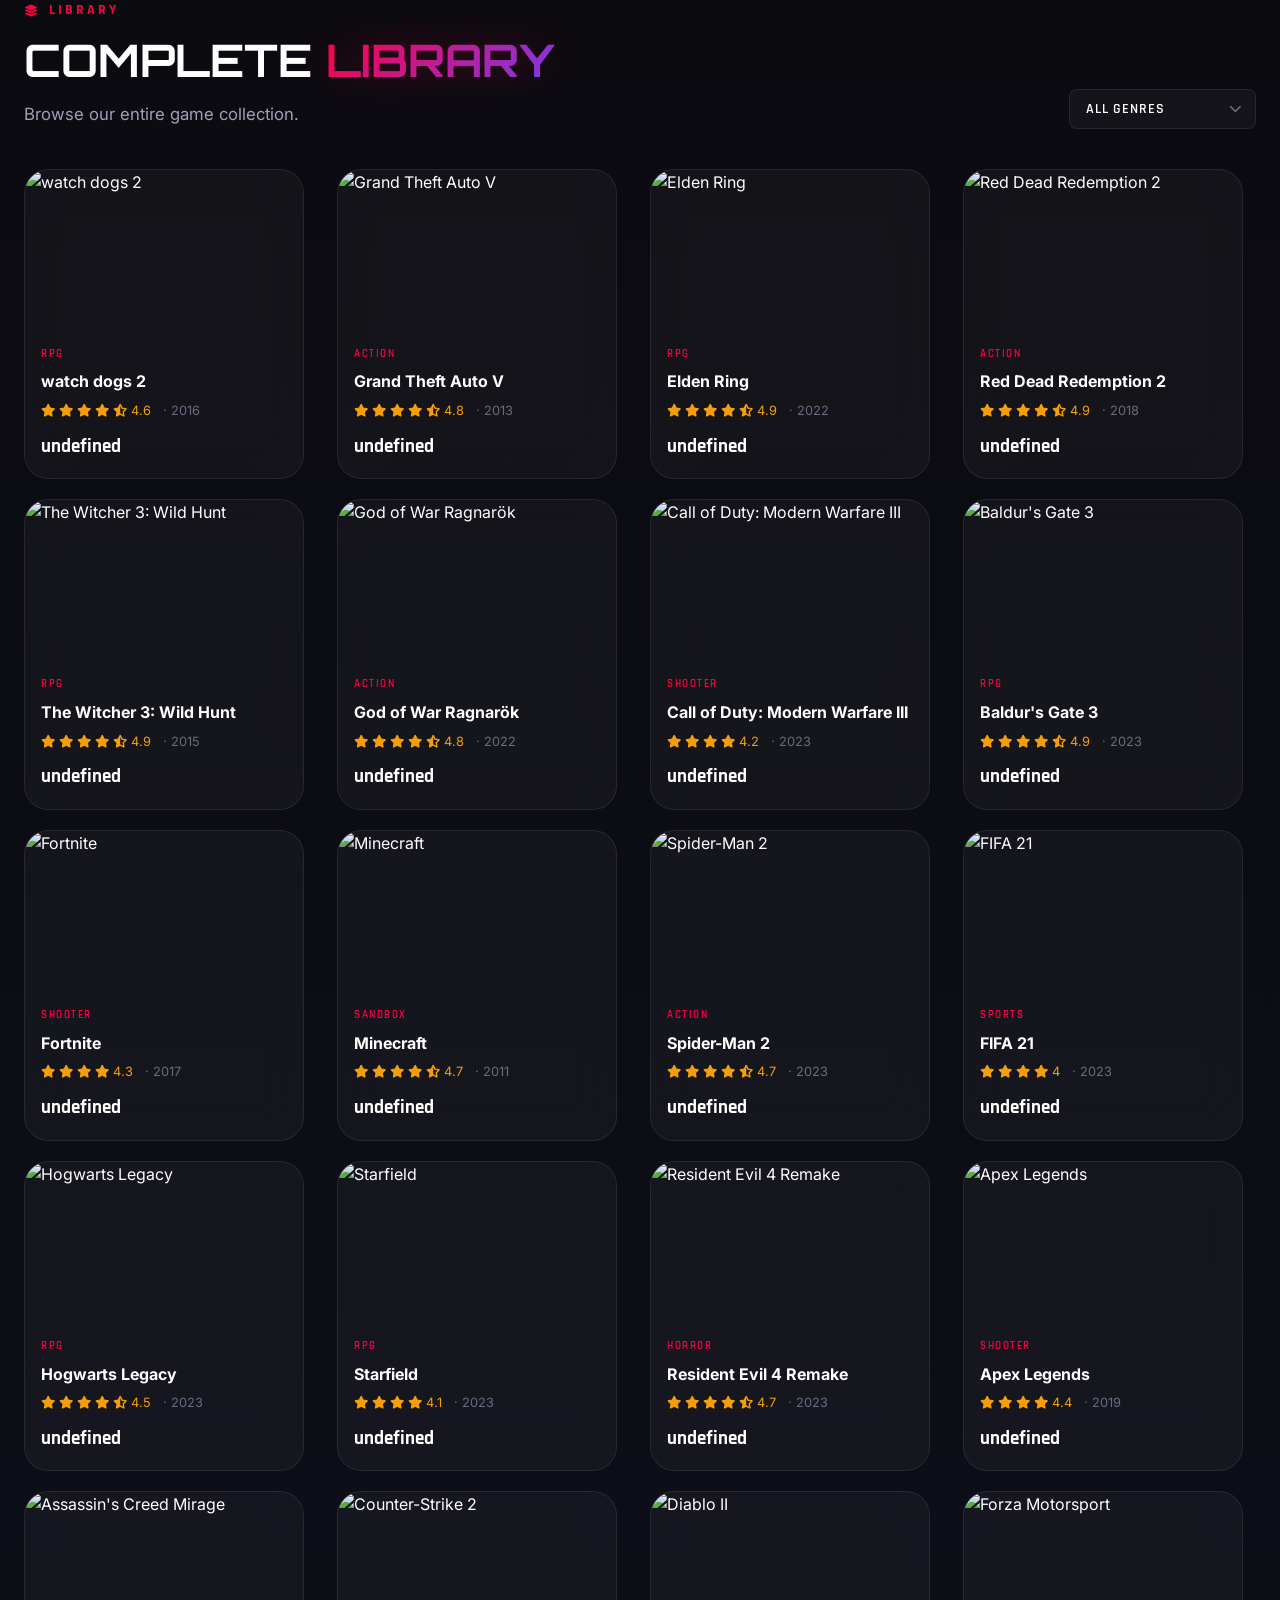
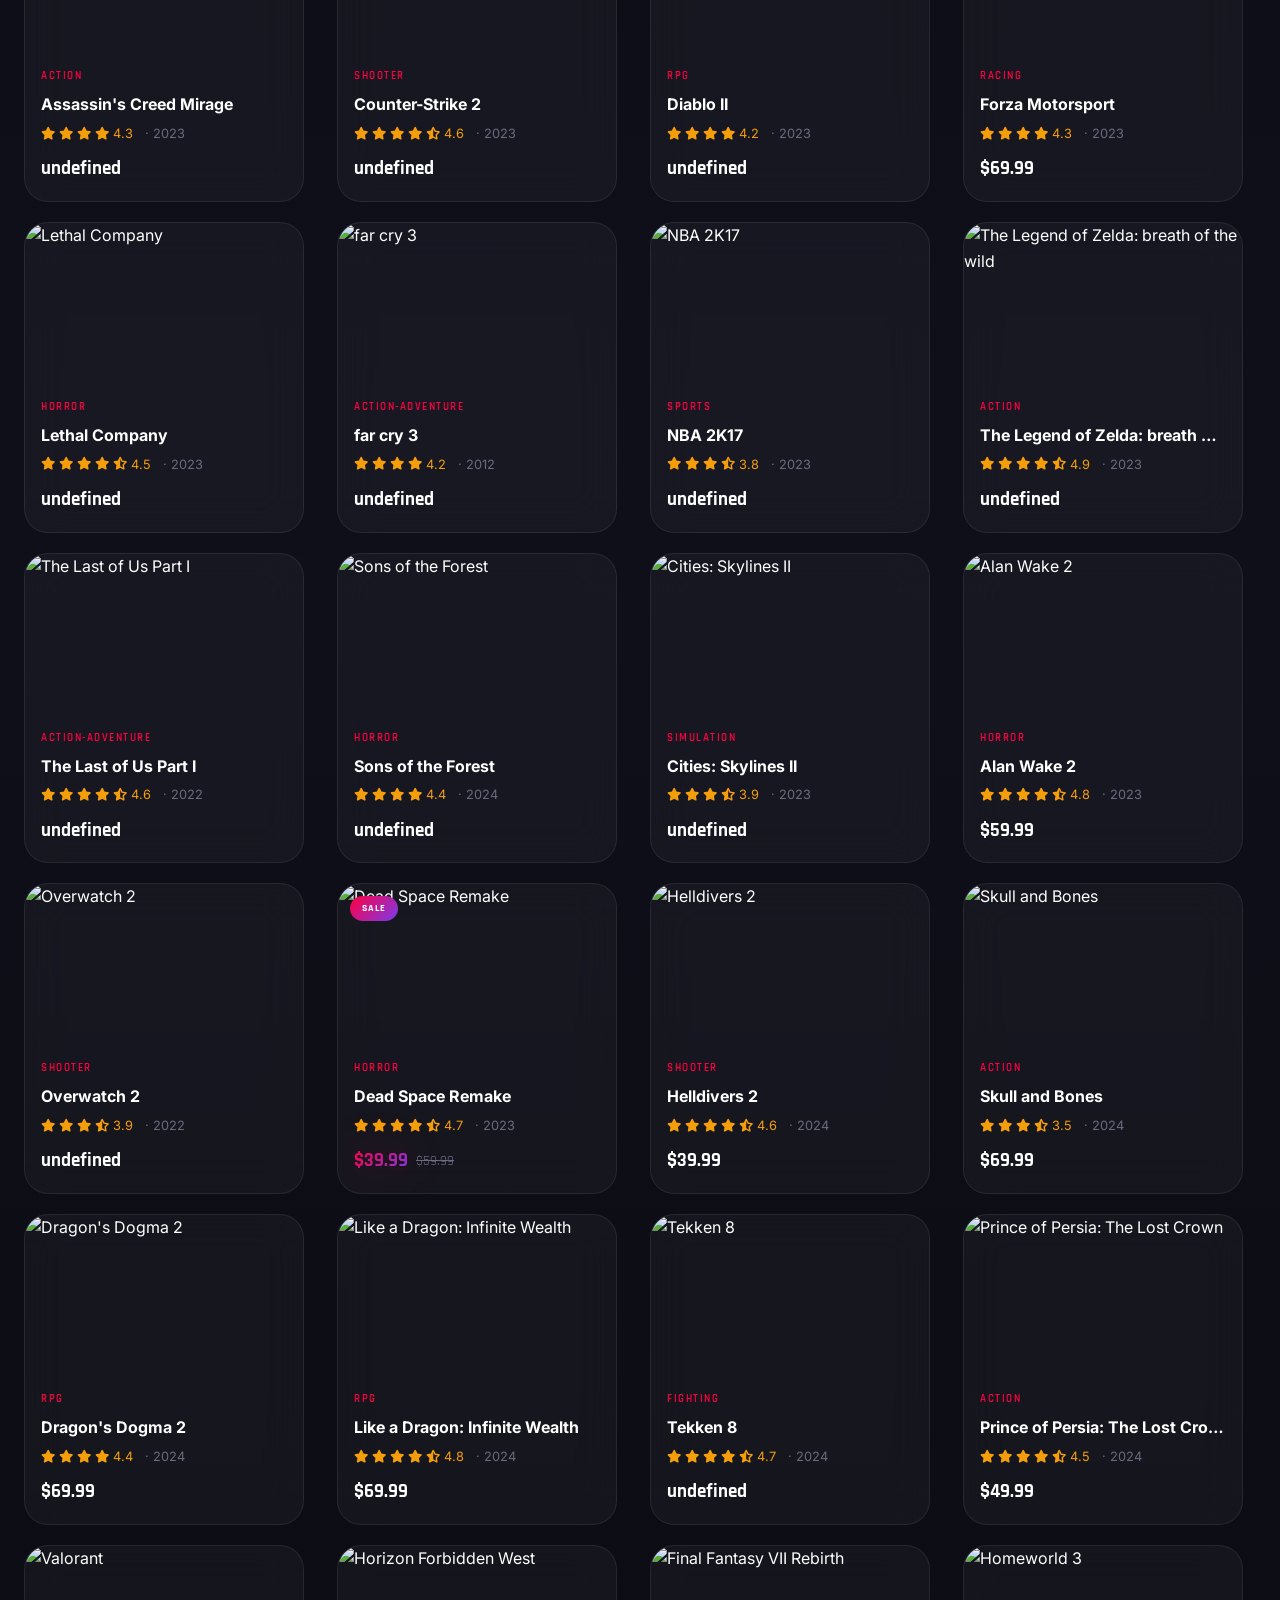
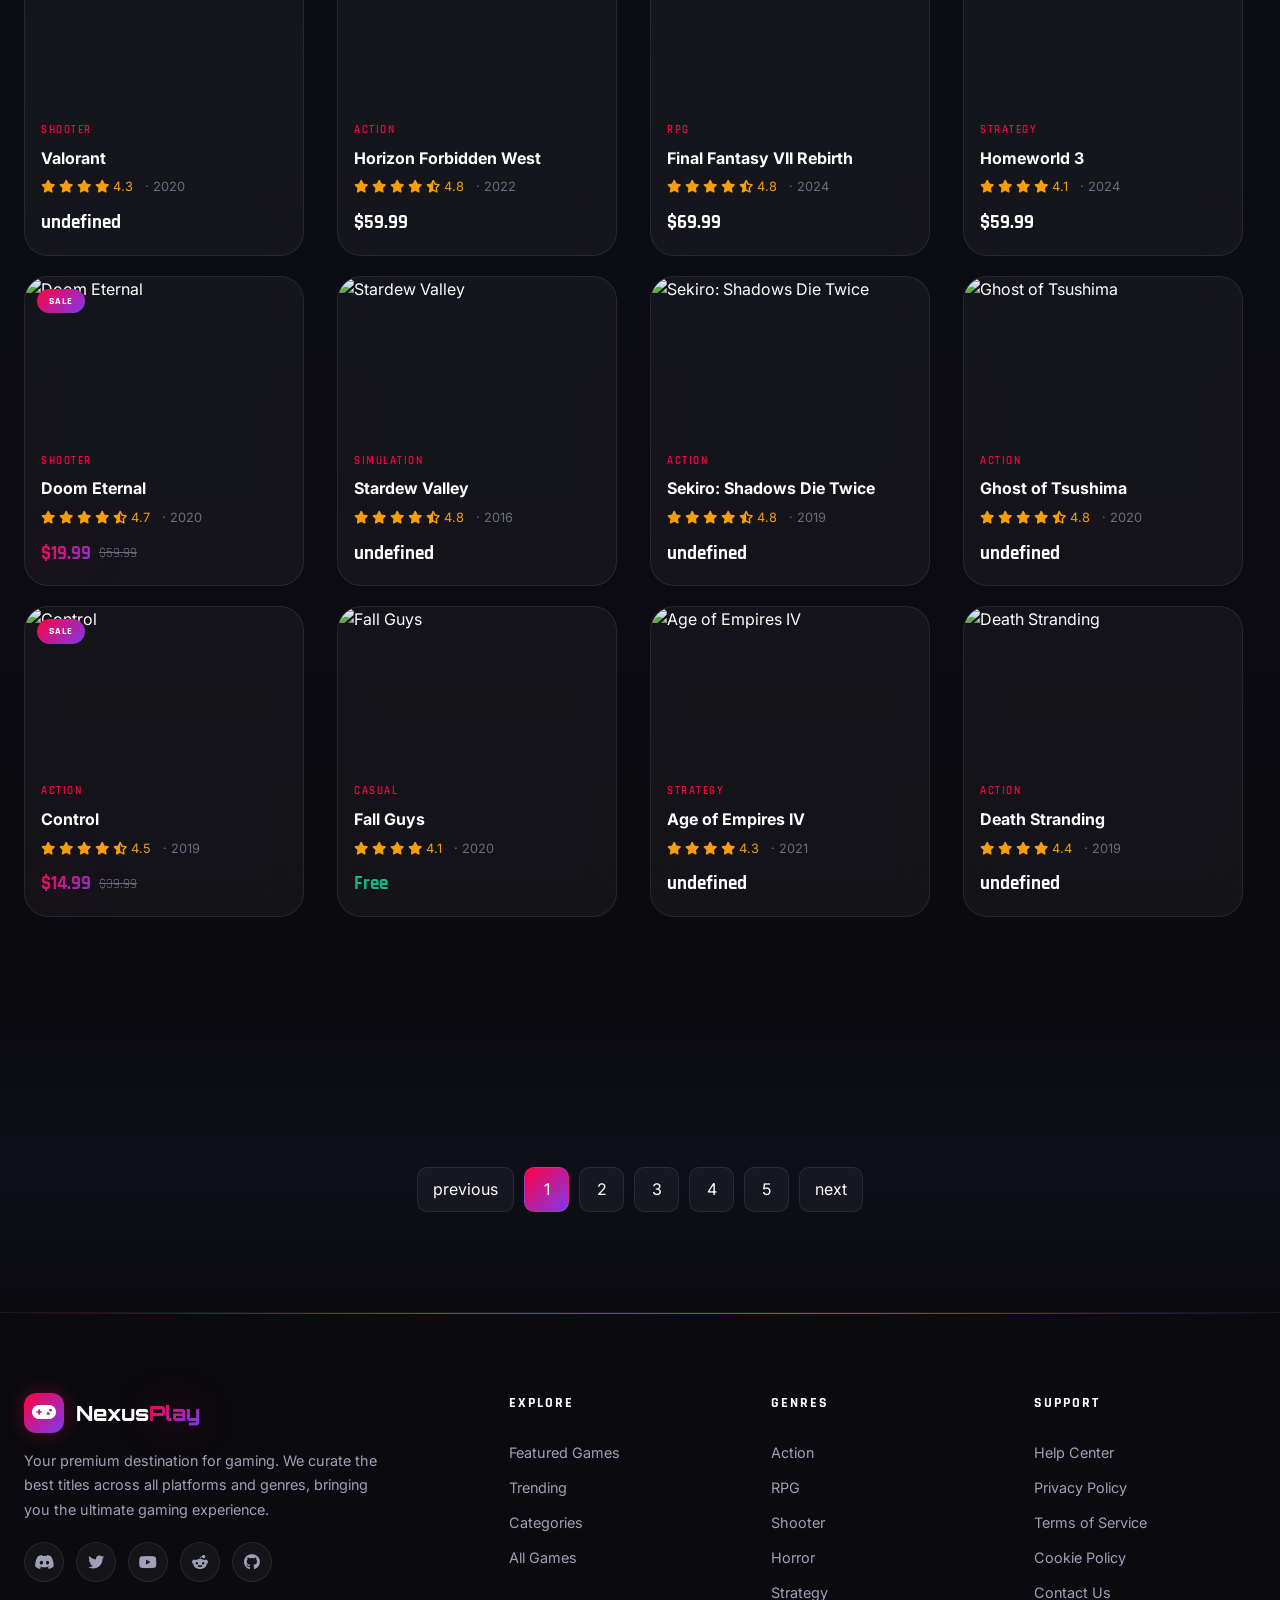
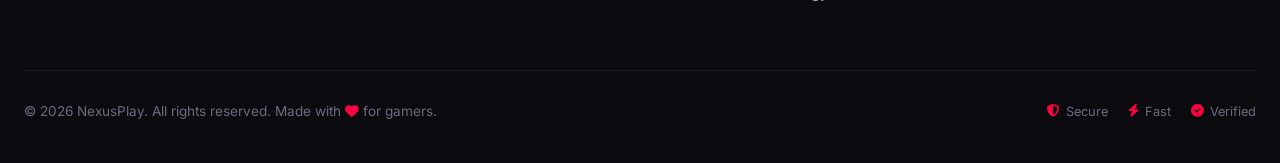
==== commit 48e5bb69: "Add games section with pagination to index.html" ====
--- a/index.html
+++ b/index.html
@@ -203,6 +203,27 @@
       <div class="modal-content" id="modalContent"></div>
     </div>
   </div>
+  <section class="section section-alt" id="all-games">
+  <div class="container">
+
+    <div class="games-grid" id="allGamesGrid">
+      <!-- الألعاب هنا -->
+    </div>
+
+    <div class="pagination">
+      <a href="#" class="prev">previous</a>
+
+      <a href="#" class="active">1</a>
+      <a href="#">2</a>
+      <a href="#">3</a>
+      <a href="#">4</a>
+      <a href="#">5</a>
+
+      <a href="#" class="next">next</a>
+    </div>
+
+  </div>
+</section>
 
   <footer class="footer">
     <div class="container">
--- a/style.css
+++ b/style.css
@@ -1154,3 +1154,43 @@
   .modal-banner { height: 200px; }
   .btn { padding: 12px 24px; font-size: 0.8rem; }
 }
+.pagination{
+    display:flex;
+    justify-content:center;
+    gap:10px;
+    margin-top:40px;
+    margin-bottom:0;
+}
+.pagination{
+    display:flex;
+    justify-content:center;
+    align-items:center;
+    flex-wrap:wrap;
+    gap:10px;
+    margin-top:50px;
+}
+
+.pagination a{
+    min-width:45px;
+    height:45px;
+    padding:0 15px;
+    display:flex;
+    align-items:center;
+    justify-content:center;
+    background:var(--glass-bg);
+    border:1px solid var(--glass-border);
+    border-radius:10px;
+    color:var(--text-primary);
+    transition:0.3s;
+}
+
+.pagination a:hover{
+    background:var(--neon-gradient);
+    color:white;
+}
+
+.pagination a.active{
+    background:var(--neon-gradient);
+    color:white;
+}
+
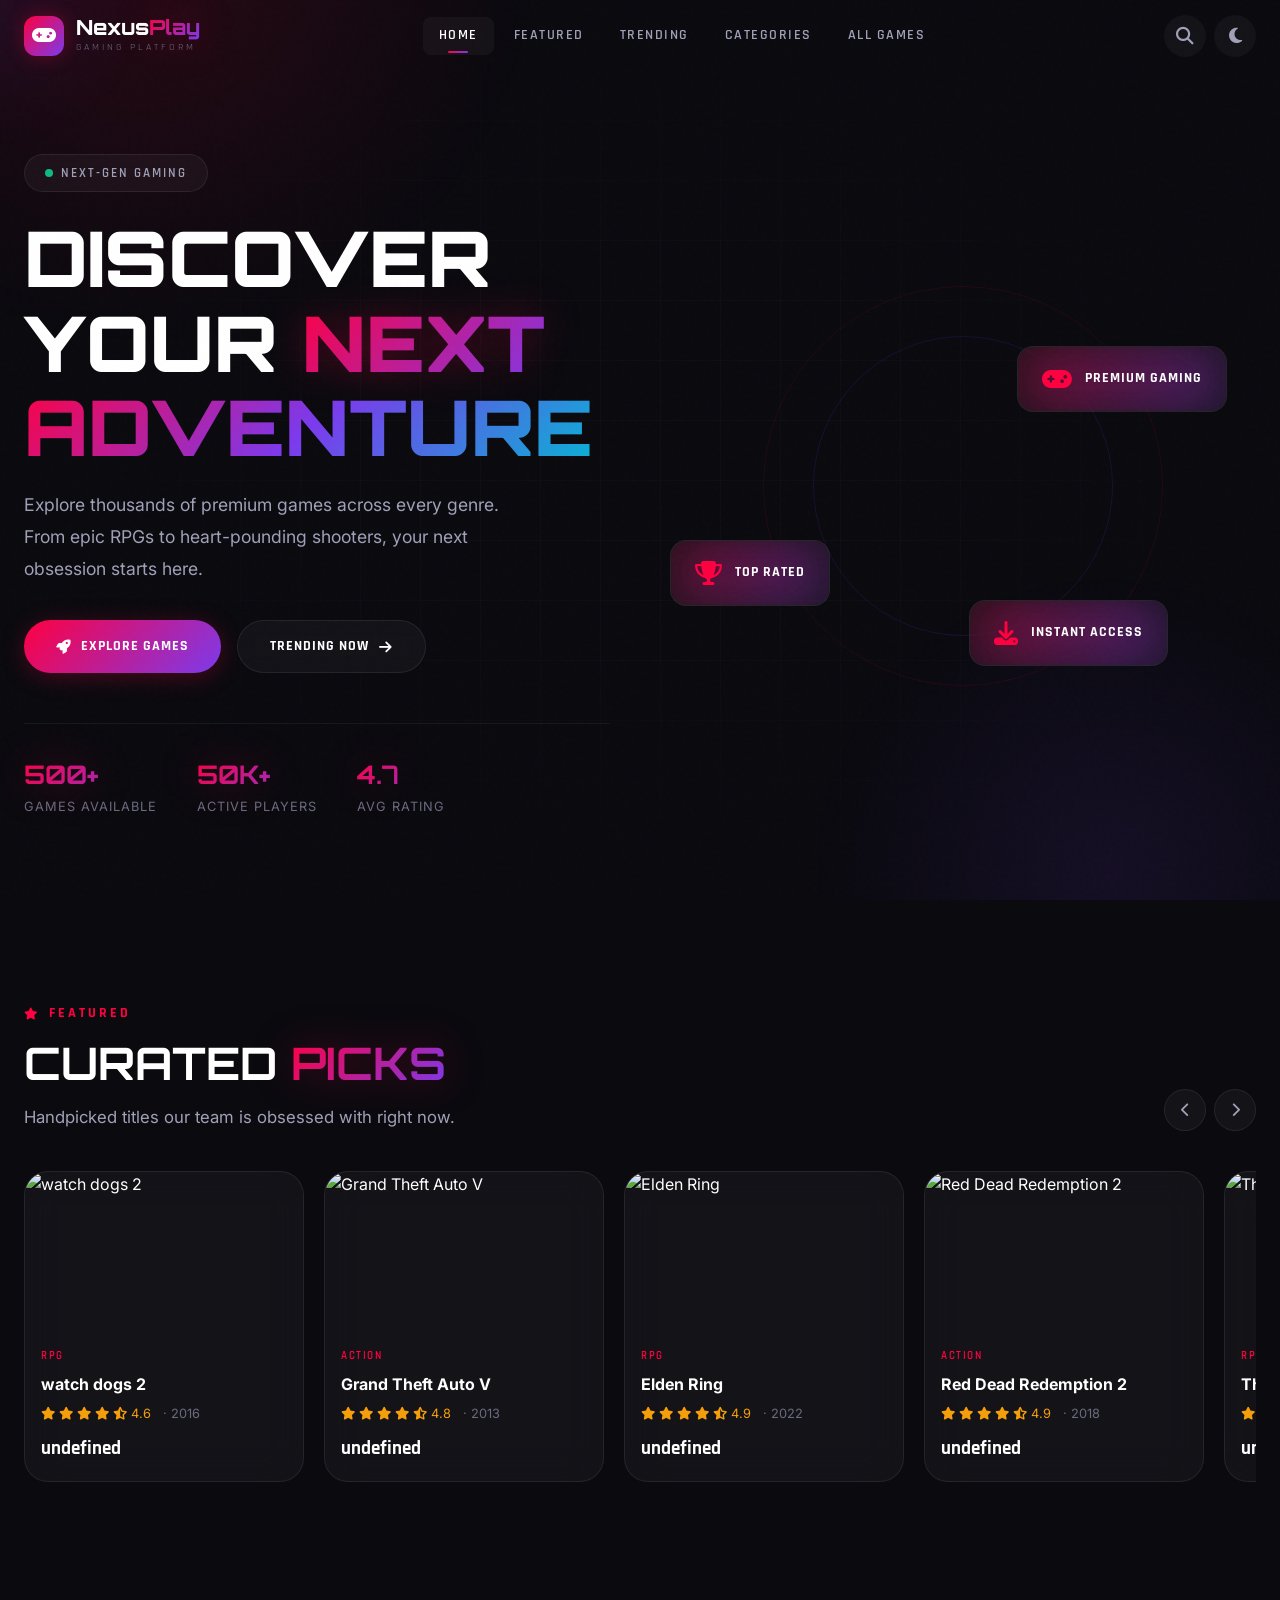
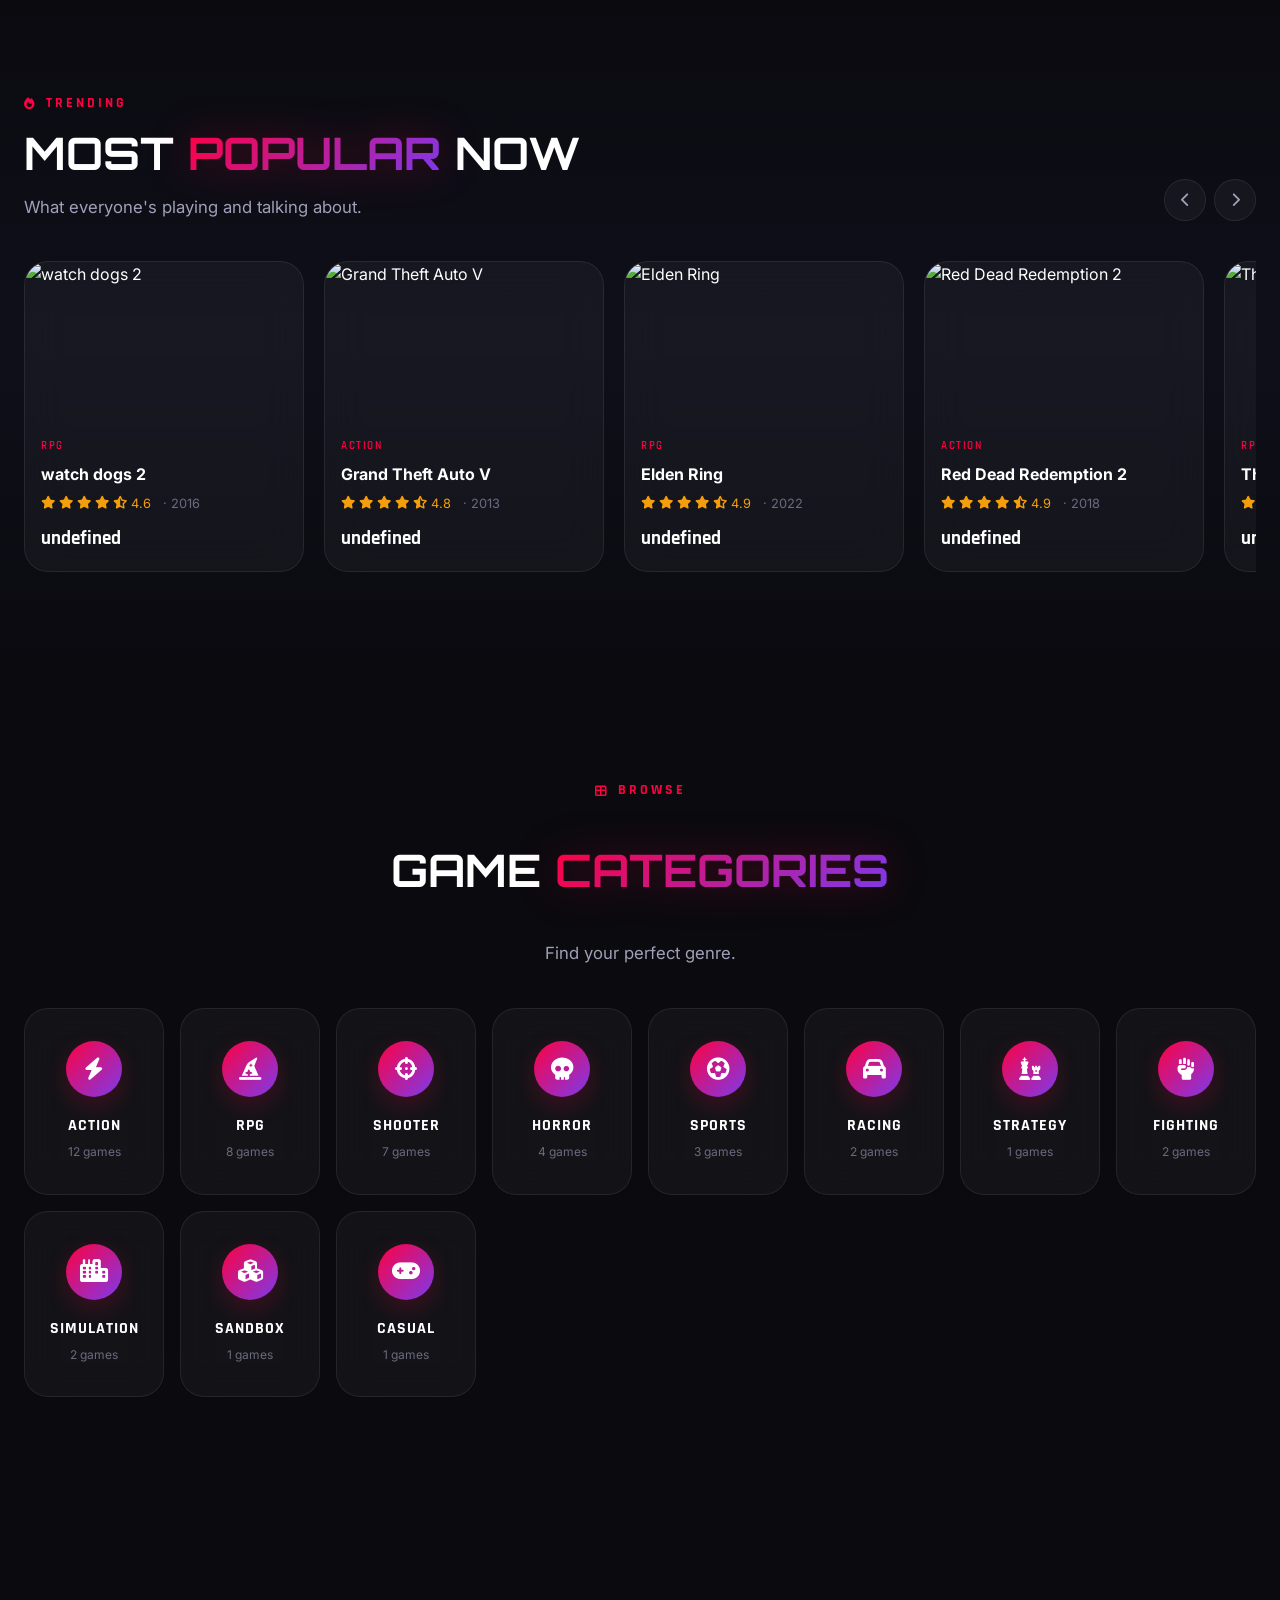
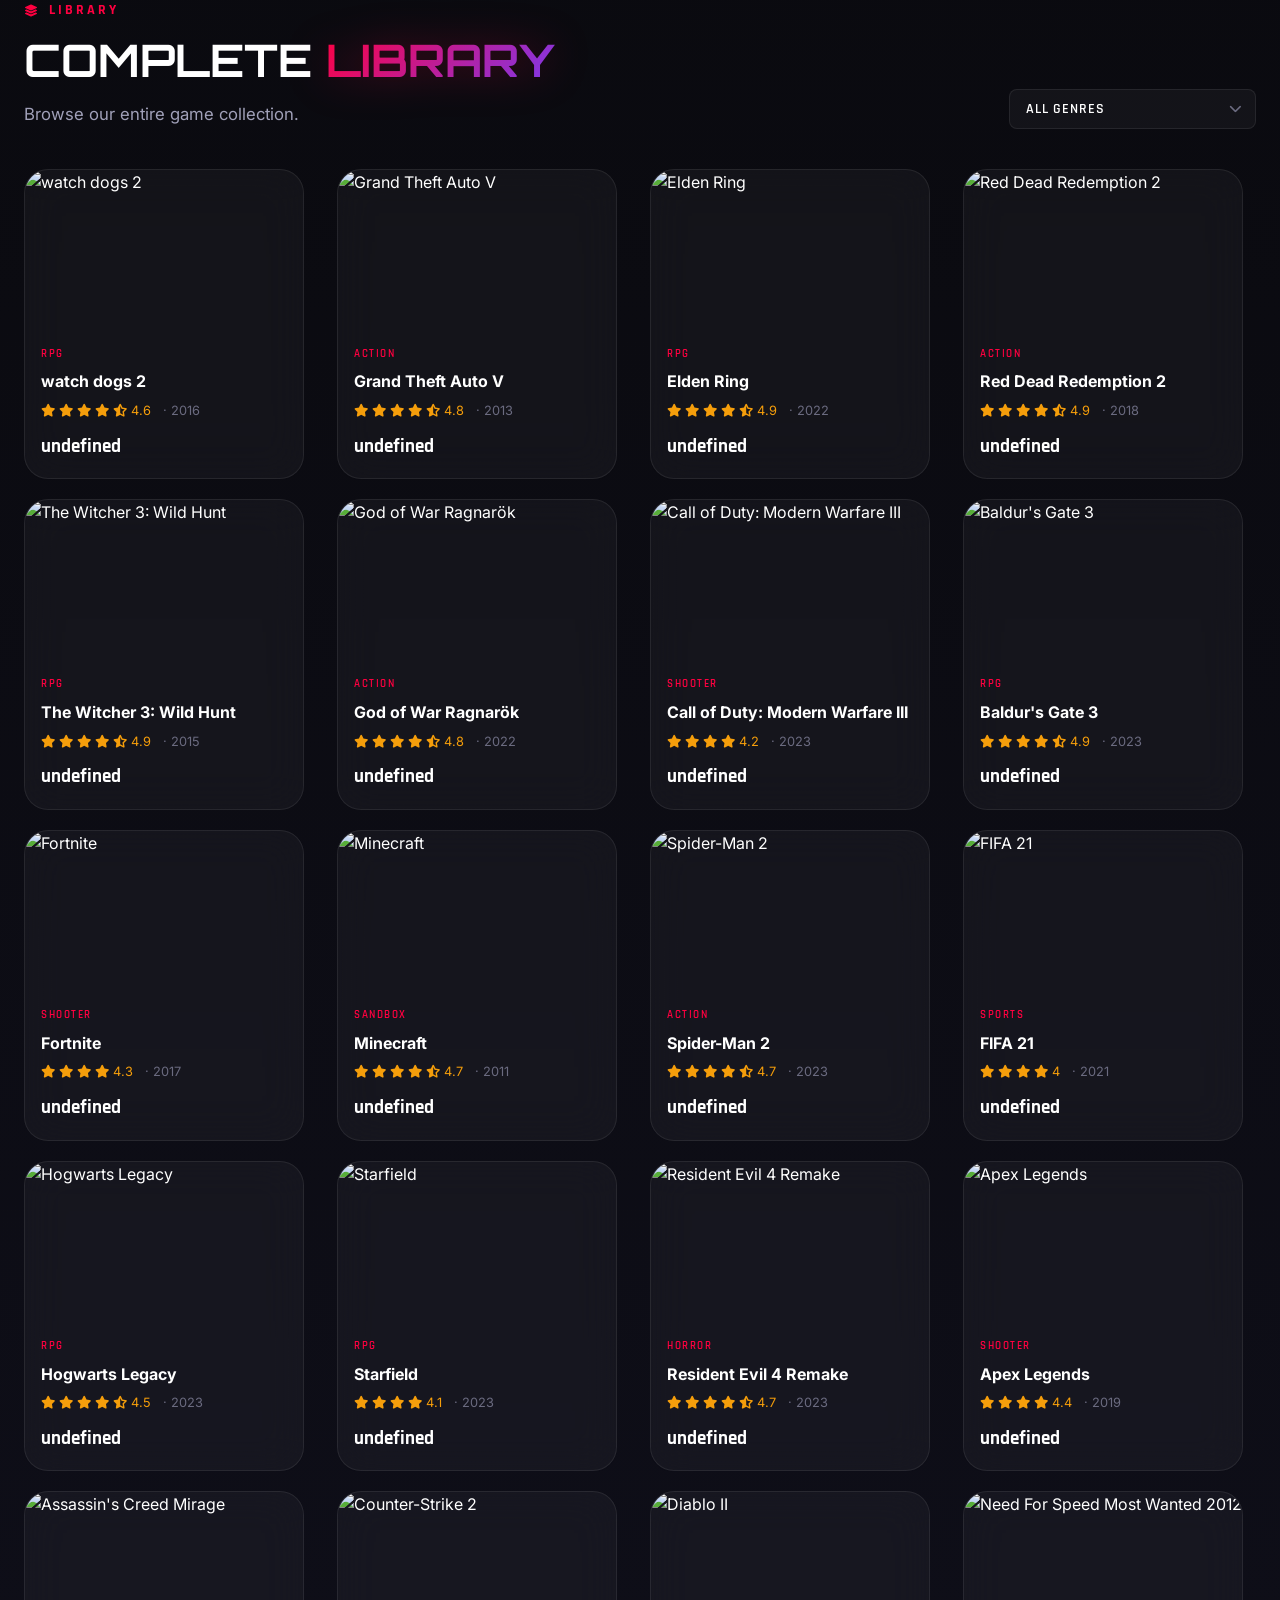
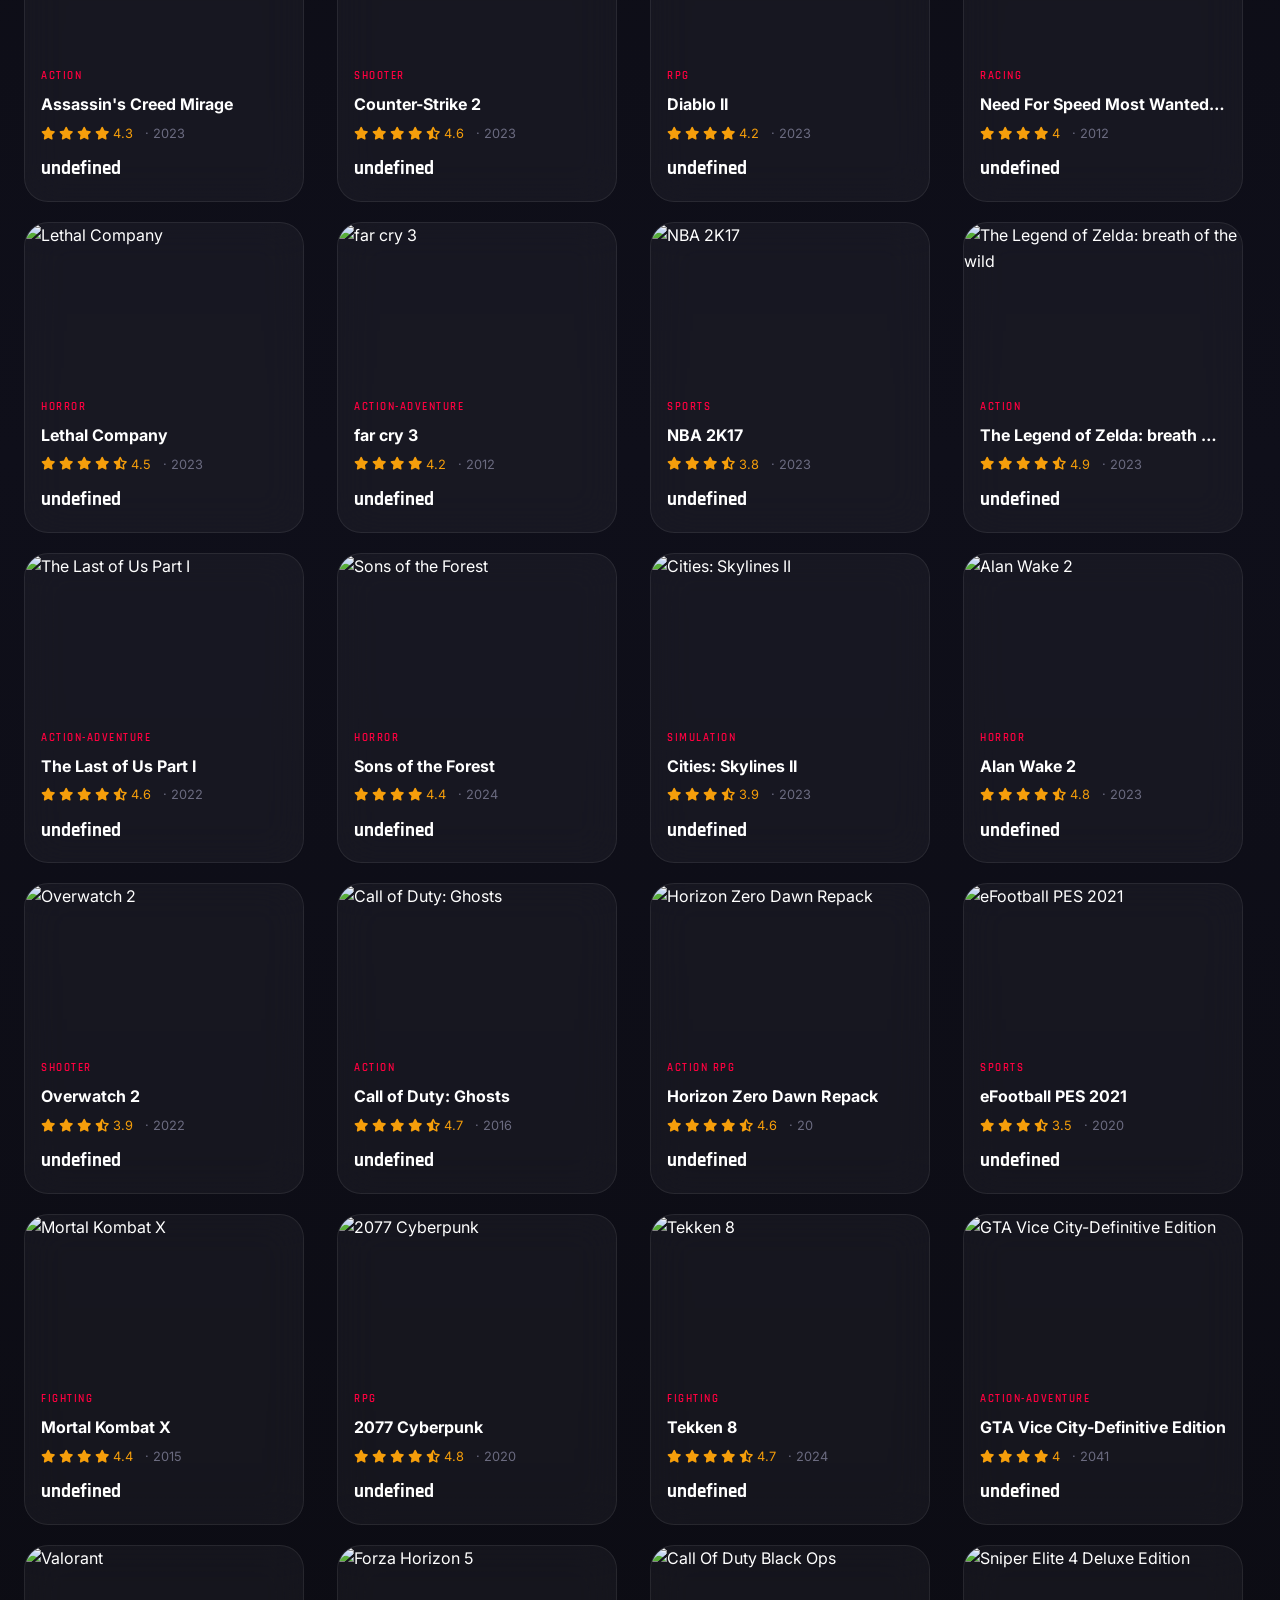
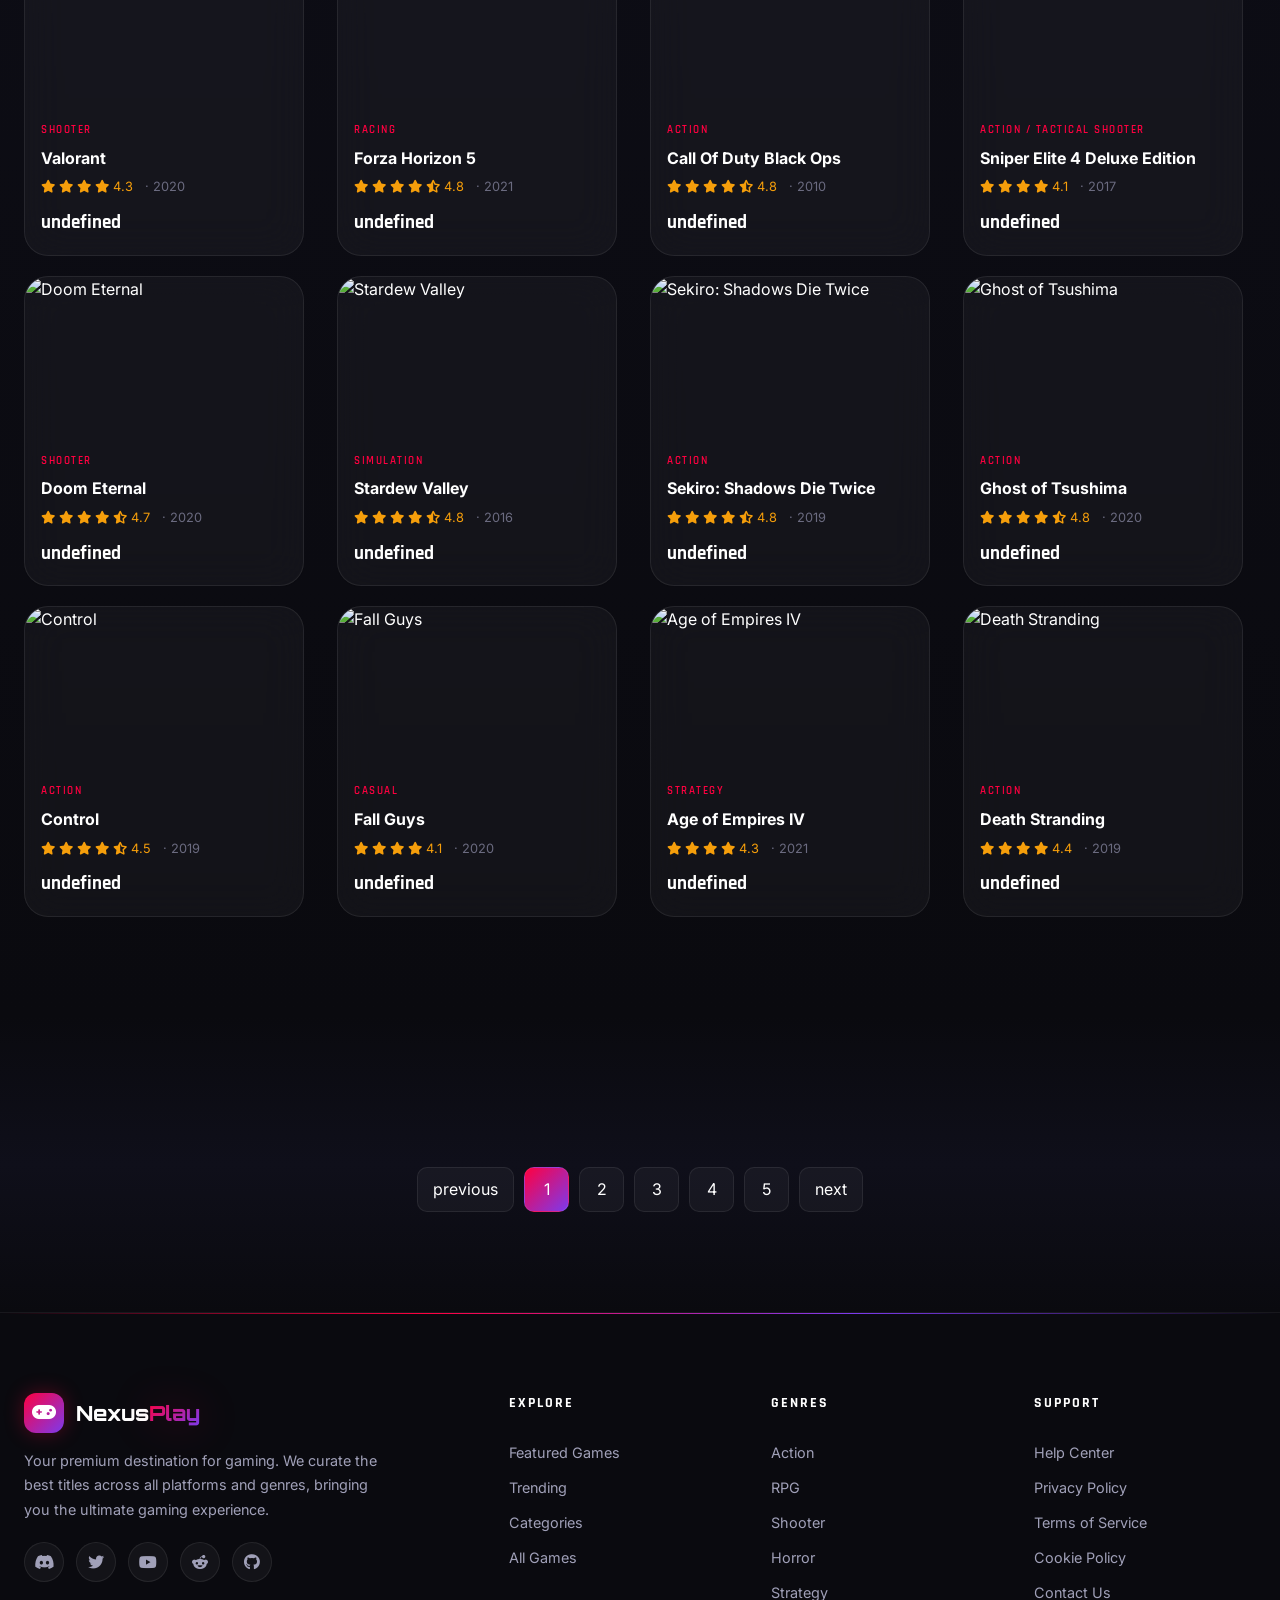
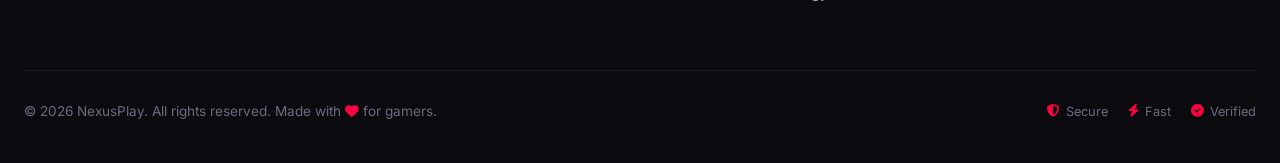
==== commit e81d4a2f: "Update index.html" ====
--- a/index.html
+++ b/index.html
@@ -11,12 +11,12 @@
   <meta property="og:title" content="NexusPlay - Premium Gaming Platform">
   <meta property="og:description" content="Discover the best games across all genres. Your ultimate gaming destination.">
   <meta property="og:type" content="website">
-  <meta property="og:url" content="https://nexusplay.com">
+  <link rel="canonical" href="https://nexuspaly-cmd.github.io/nexus-play/">
   <meta property="og:image" content="https://images.unsplash.com/photo-1542751371-adc38448a05e?w=1200&q=80">
   <meta name="twitter:card" content="summary_large_image">
   <meta name="twitter:title" content="NexusPlay - Premium Gaming Platform">
   <meta name="twitter:description" content="Discover the best games across all genres.">
-  <link rel="canonical" href="https://nexusplay.com">
+  <link rel="canonical" href="https://nexuspaly-cmd.github.io/nexus-play/">
   <link rel="icon" type="image/svg+xml" href="data:image/svg+xml,%3Csvg xmlns='http://www.w3.org/2000/svg' viewBox='0 0 100 100'%3E%3Cdefs%3E%3ClinearGradient id='g' x1='0%25' y1='0%25' x2='100%25' y2='100%25'%3E%3Cstop offset='0%25' stop-color='%23ff0040'/%3E%3Cstop offset='100%25' stop-color='%237c3aed'/%3E%3C/linearGradient%3E%3C/defs%3E%3Crect width='100' height='100' rx='20' fill='url(%23g)'/%3E%3Ctext x='50' y='68' font-family='Arial' font-size='44' font-weight='bold' fill='white' text-anchor='middle'%3EN%3C/text%3E%3C/svg%3E">
   <link rel="stylesheet" href="https://cdnjs.cloudflare.com/ajax/libs/font-awesome/6.5.0/css/all.min.css">
   <link rel="preconnect" href="https://fonts.googleapis.com">
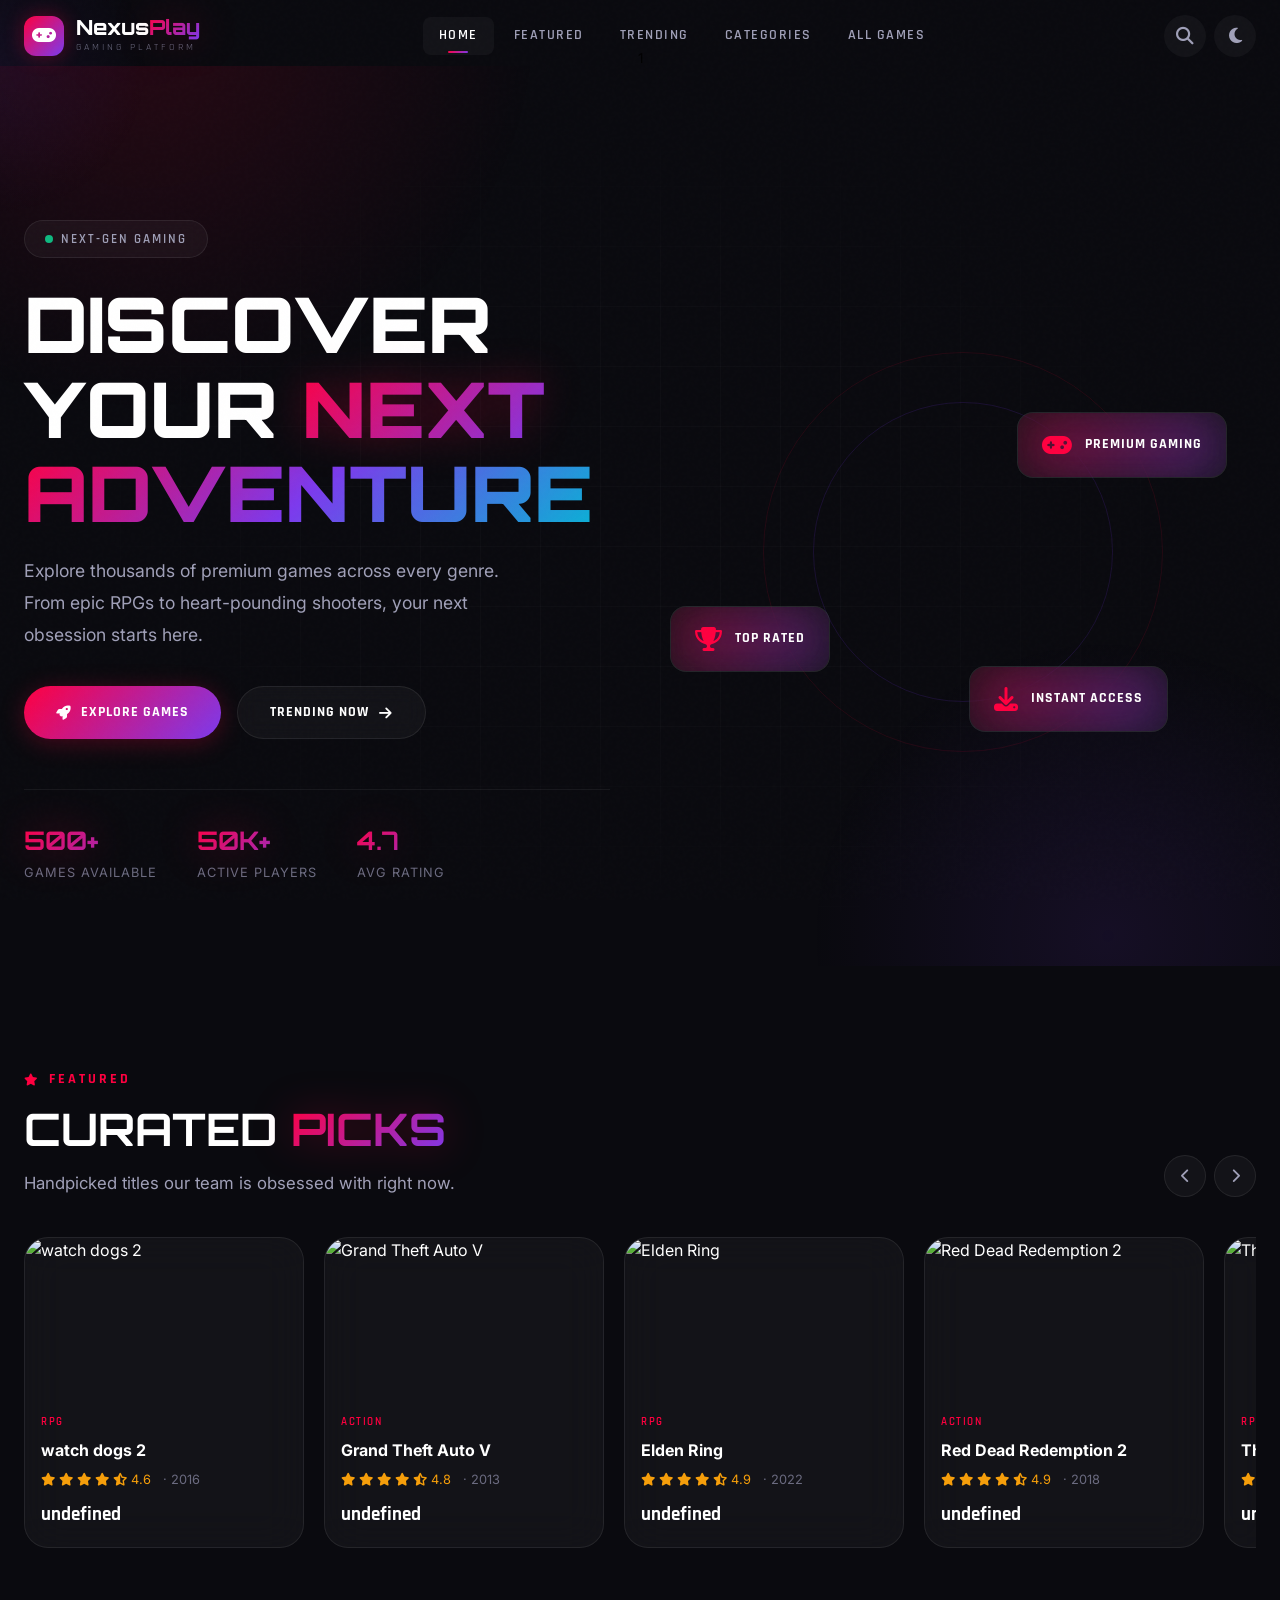
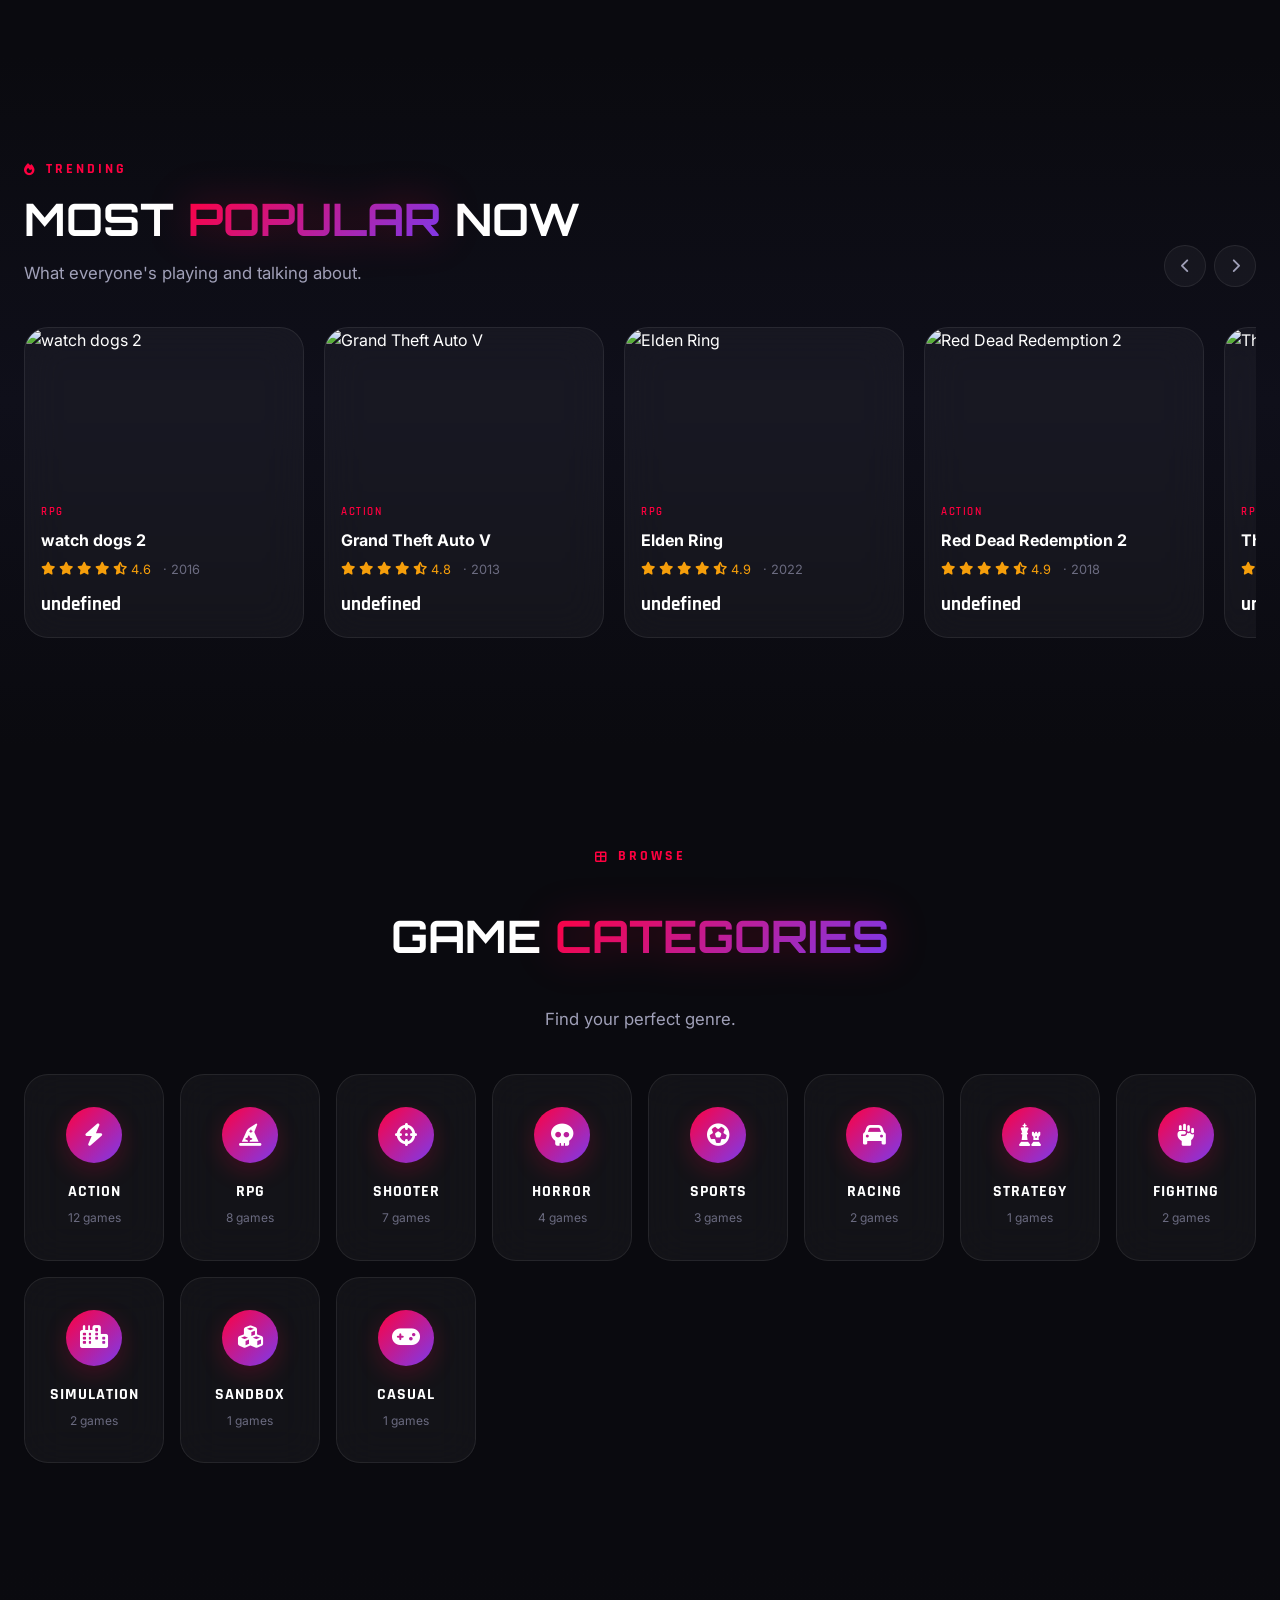
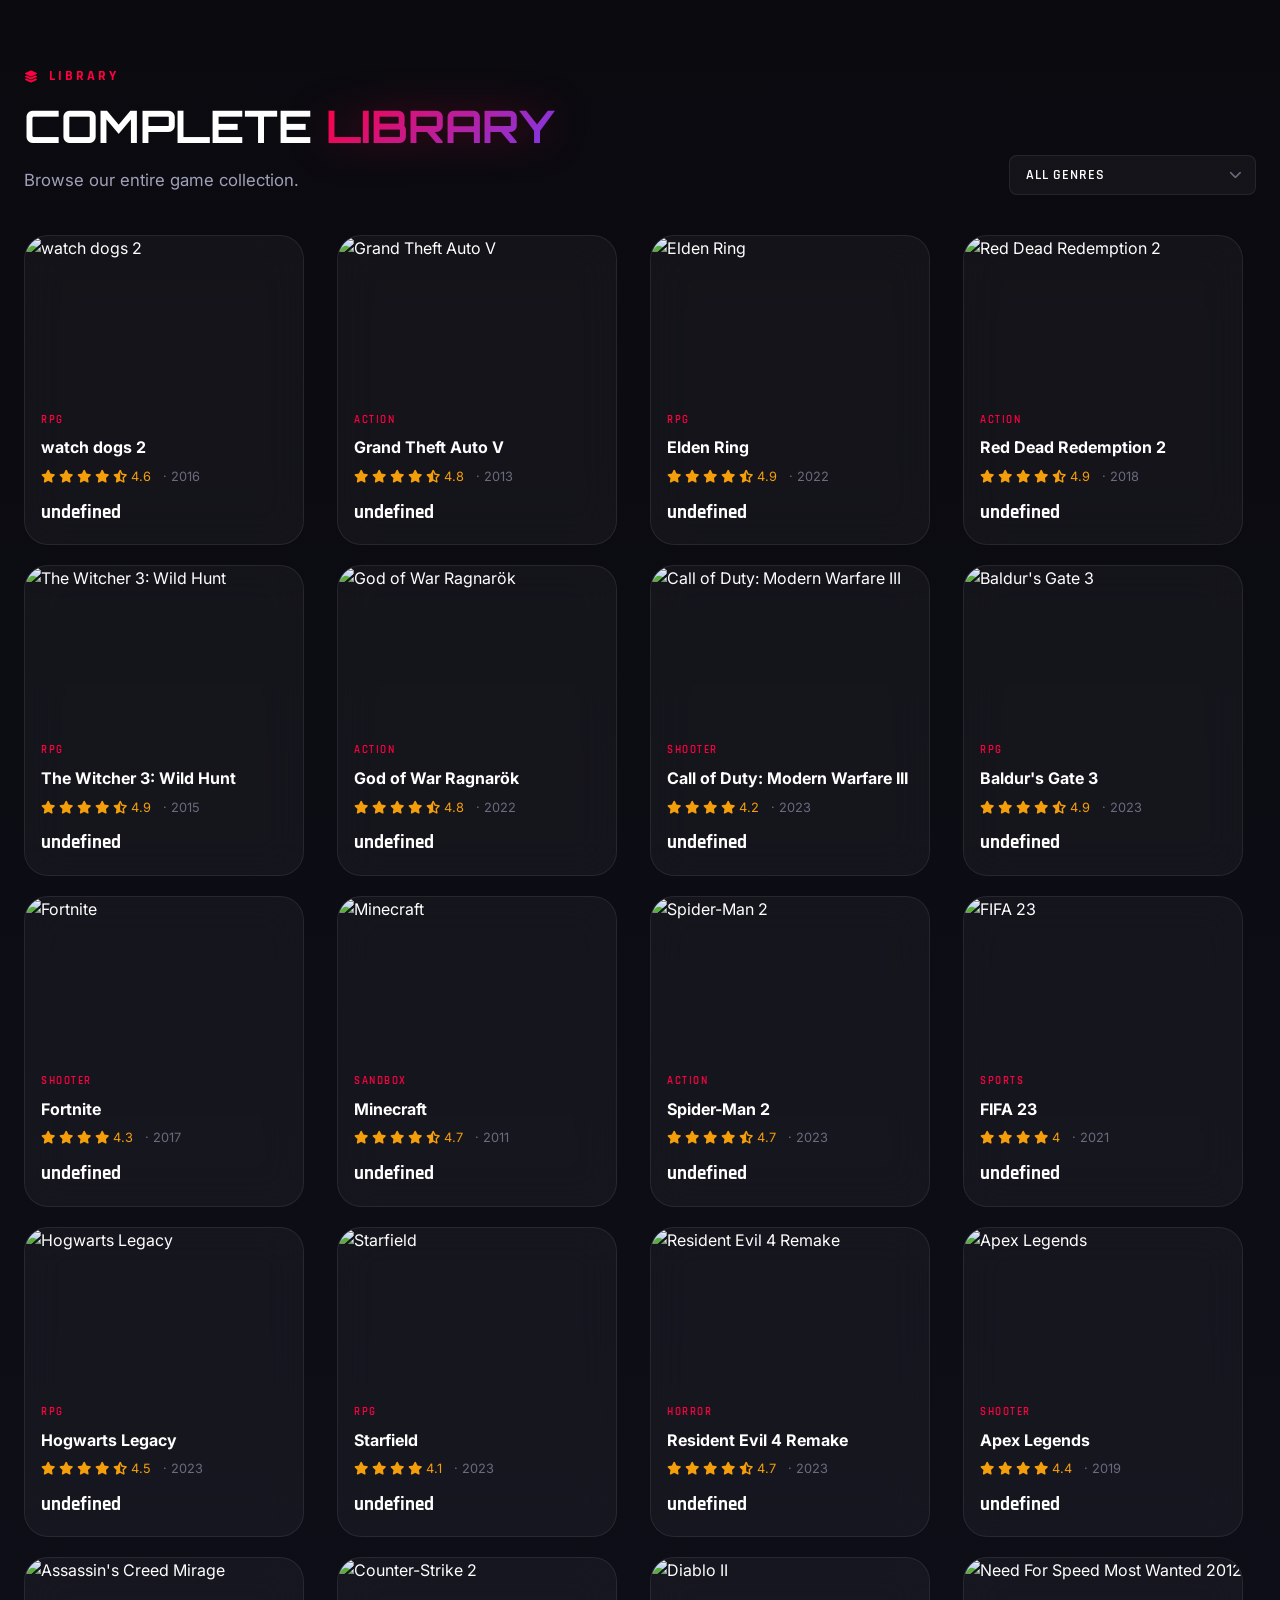
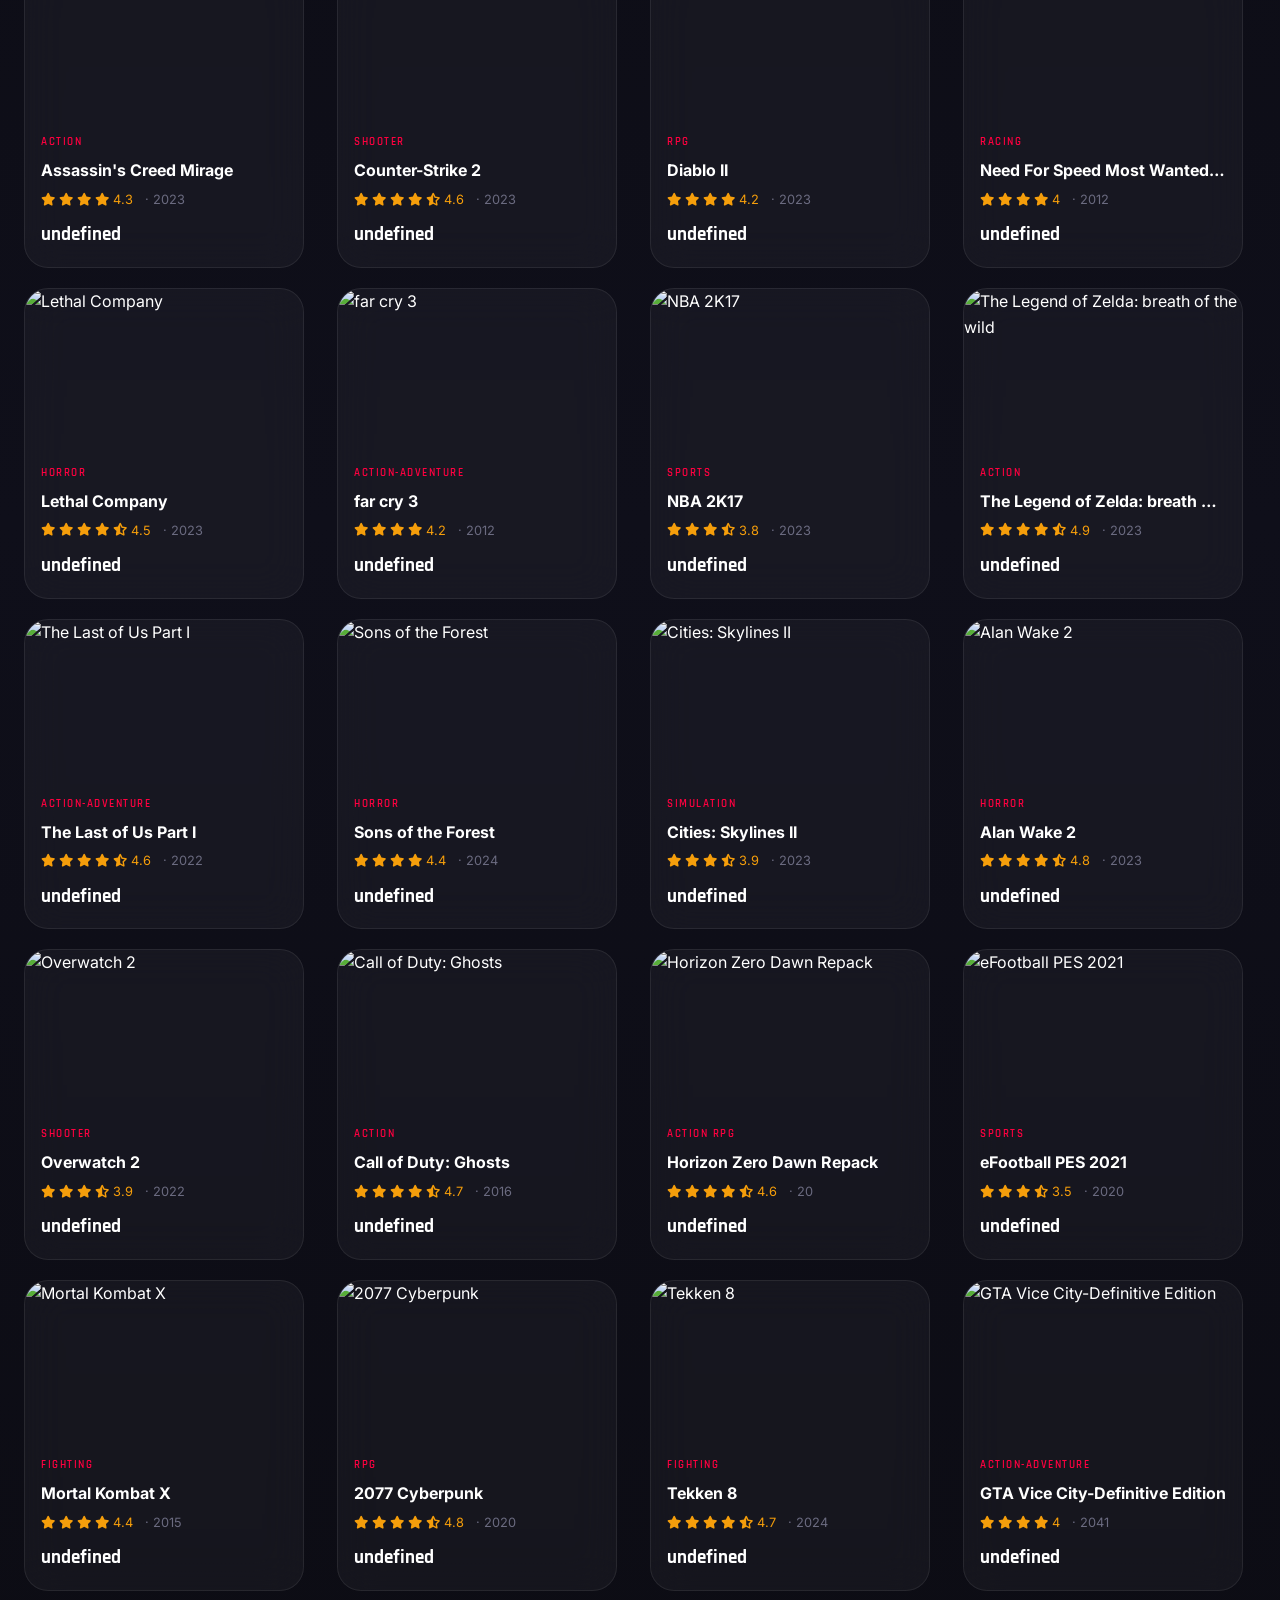
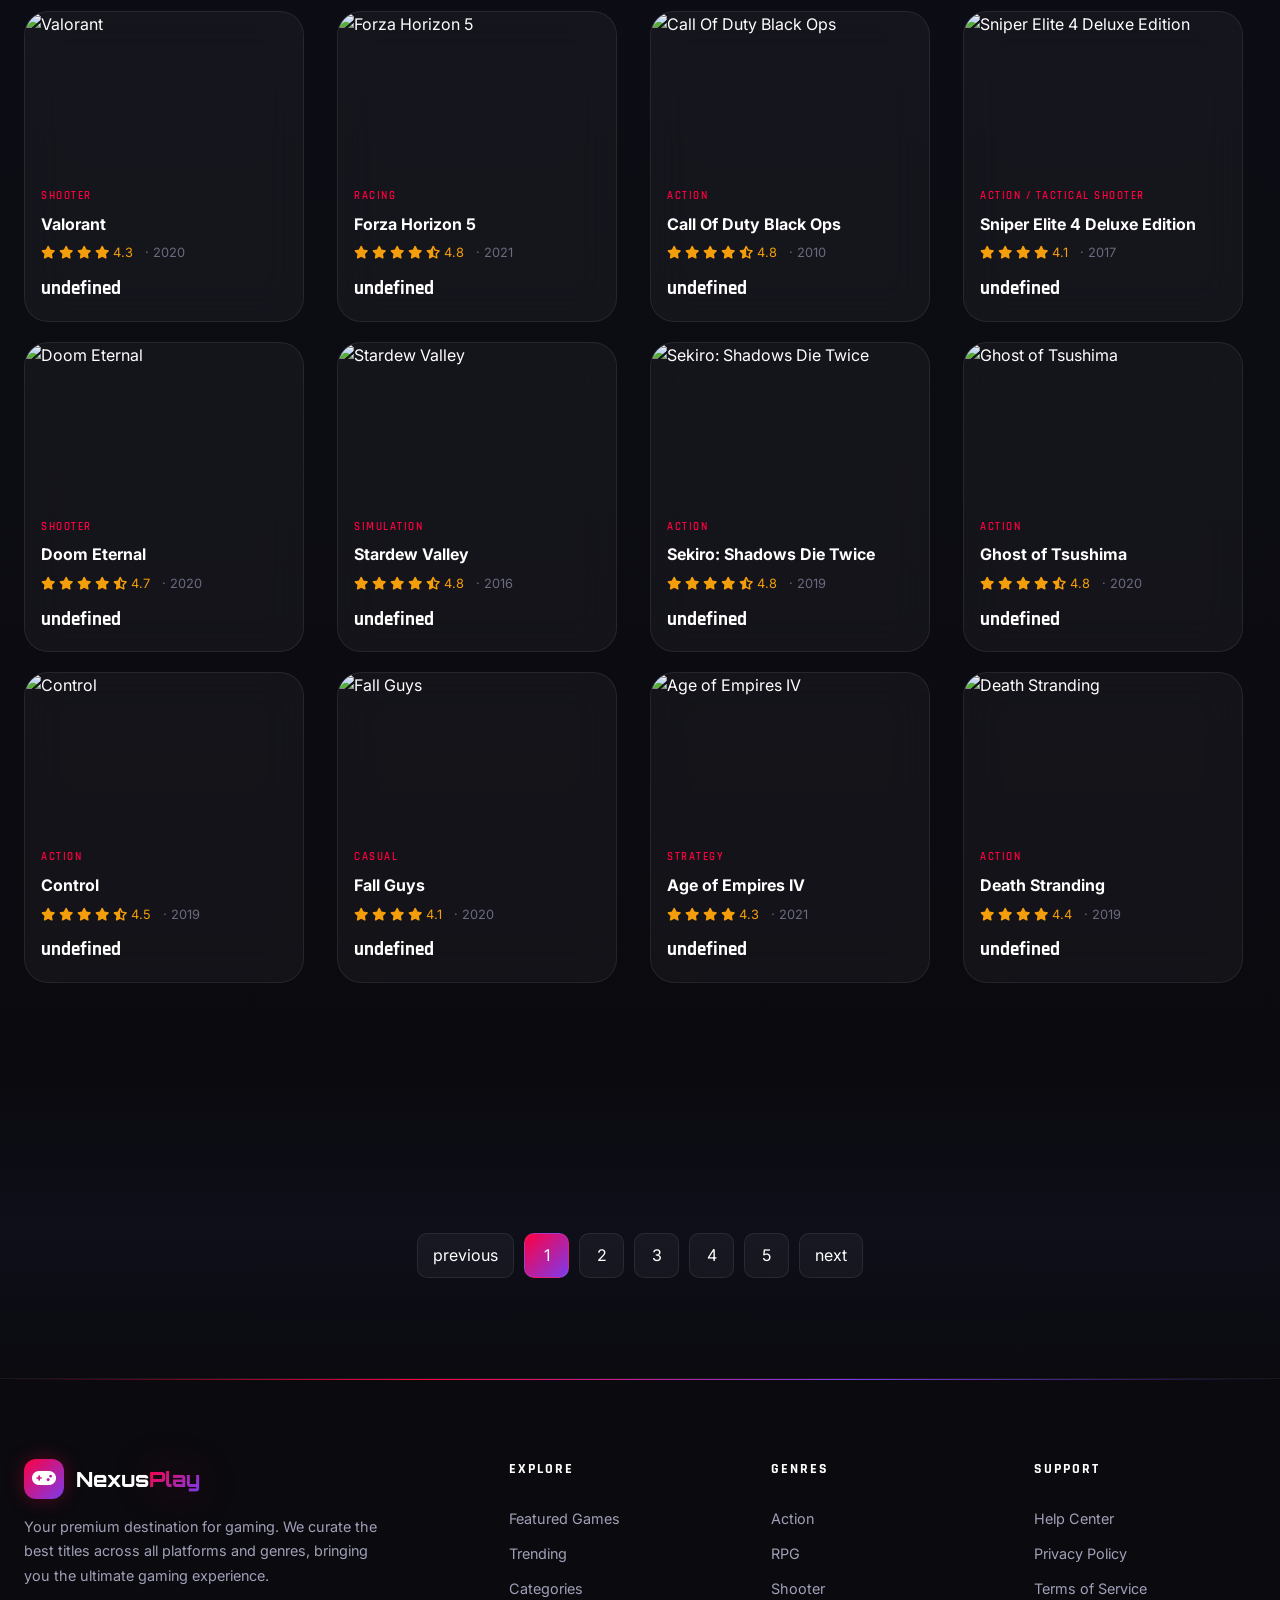
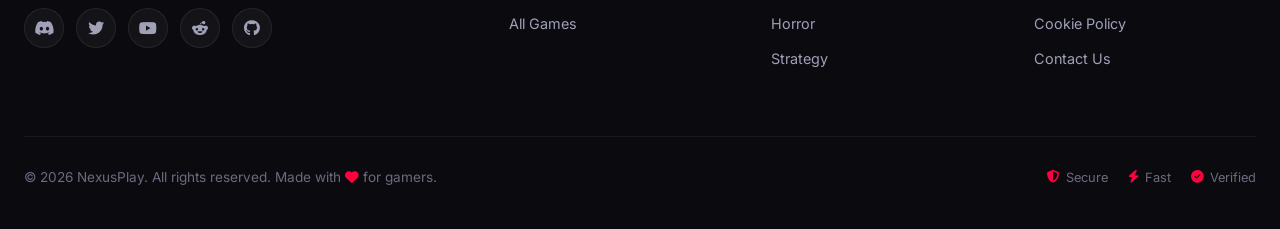
==== commit 51c69159: "Add pagination div to index.html" ====
--- a/index.html
+++ b/index.html
@@ -16,7 +16,7 @@
   <meta name="twitter:card" content="summary_large_image">
   <meta name="twitter:title" content="NexusPlay - Premium Gaming Platform">
   <meta name="twitter:description" content="Discover the best games across all genres.">
-  <link rel="canonical" href="https://nexuspaly-cmd.github.io/nexus-play/">
+  <meta property="og:url" content="https://nexuspaly-cmd.github.io/nexus-play/">
   <link rel="icon" type="image/svg+xml" href="data:image/svg+xml,%3Csvg xmlns='http://www.w3.org/2000/svg' viewBox='0 0 100 100'%3E%3Cdefs%3E%3ClinearGradient id='g' x1='0%25' y1='0%25' x2='100%25' y2='100%25'%3E%3Cstop offset='0%25' stop-color='%23ff0040'/%3E%3Cstop offset='100%25' stop-color='%237c3aed'/%3E%3C/linearGradient%3E%3C/defs%3E%3Crect width='100' height='100' rx='20' fill='url(%23g)'/%3E%3Ctext x='50' y='68' font-family='Arial' font-size='44' font-weight='bold' fill='white' text-anchor='middle'%3EN%3C/text%3E%3C/svg%3E">
   <link rel="stylesheet" href="https://cdnjs.cloudflare.com/ajax/libs/font-awesome/6.5.0/css/all.min.css">
   <link rel="preconnect" href="https://fonts.googleapis.com">
@@ -25,6 +25,7 @@
   <link rel="stylesheet" href="style.css">
 </head>
 <body>
+  <div id="pagination" class="pagination"></div>
   <div class="cursor-glow"></div>
   <div class="noise-overlay"></div>
 
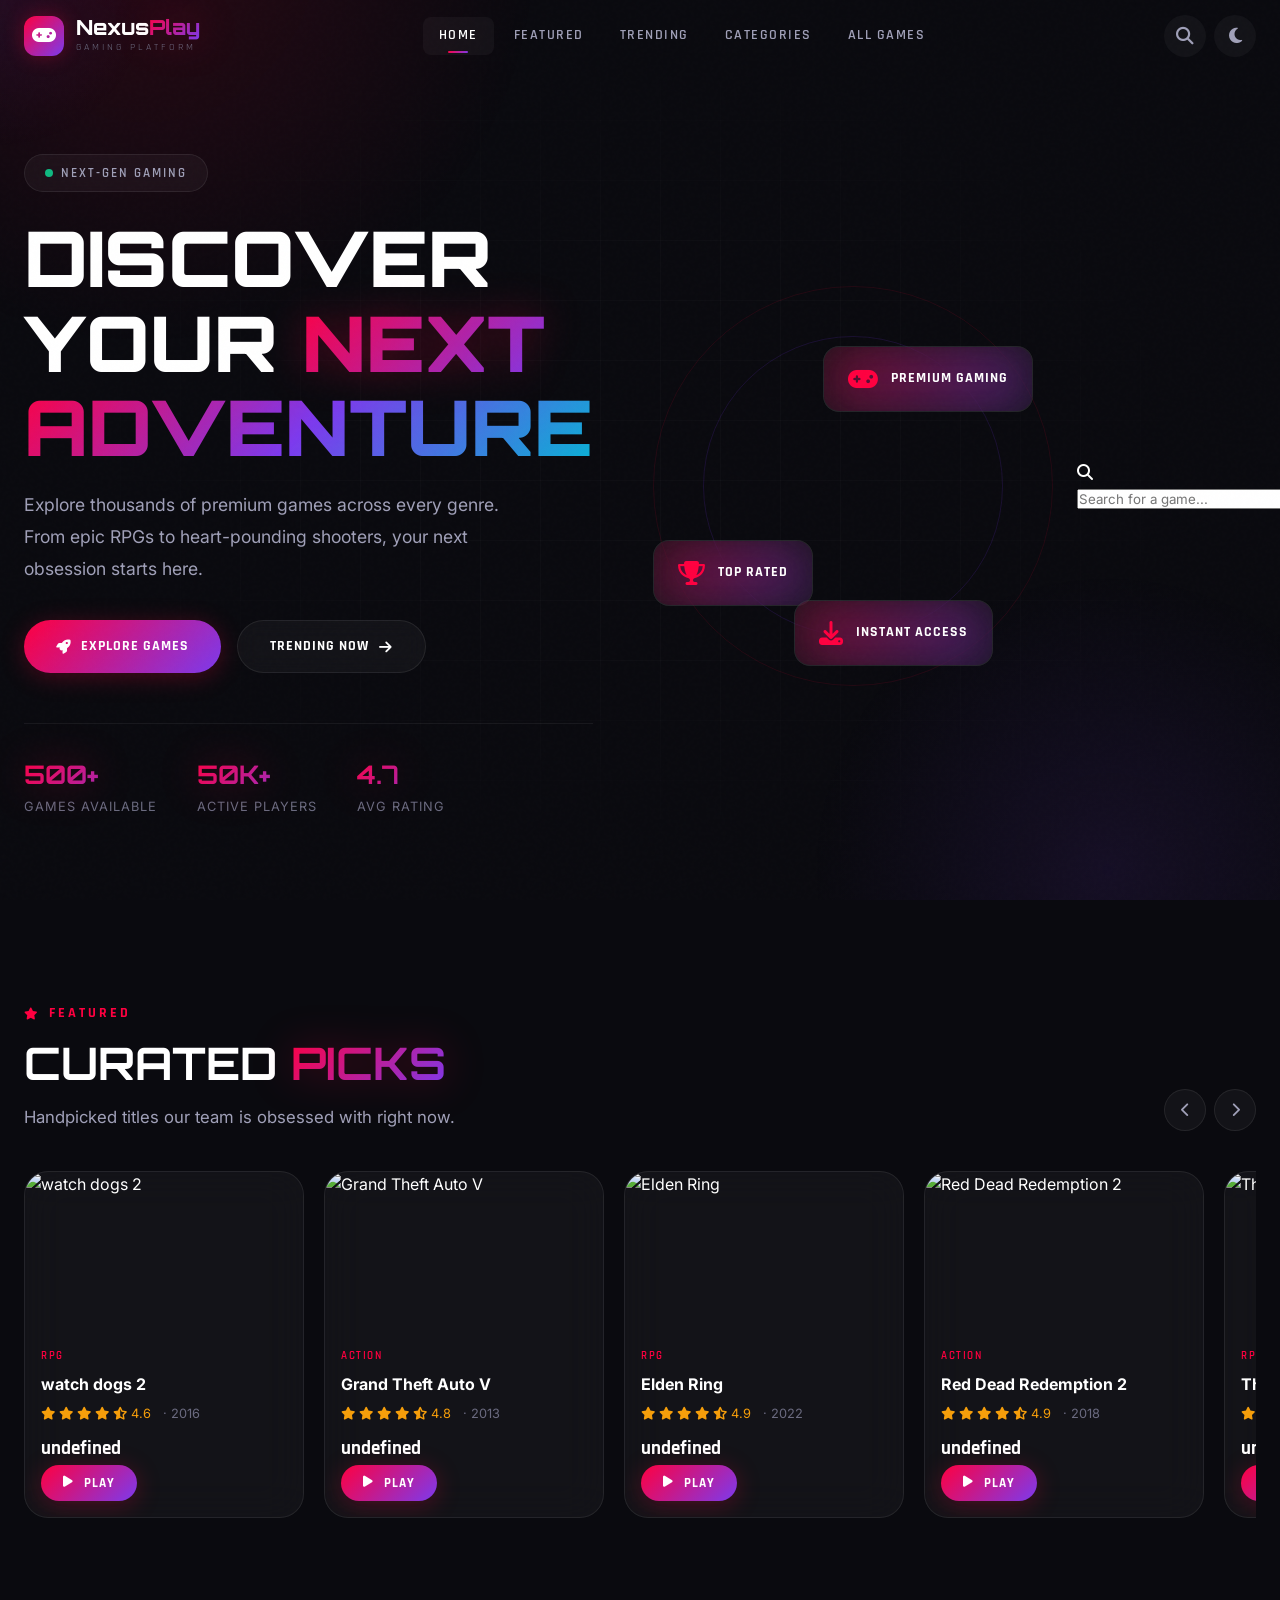
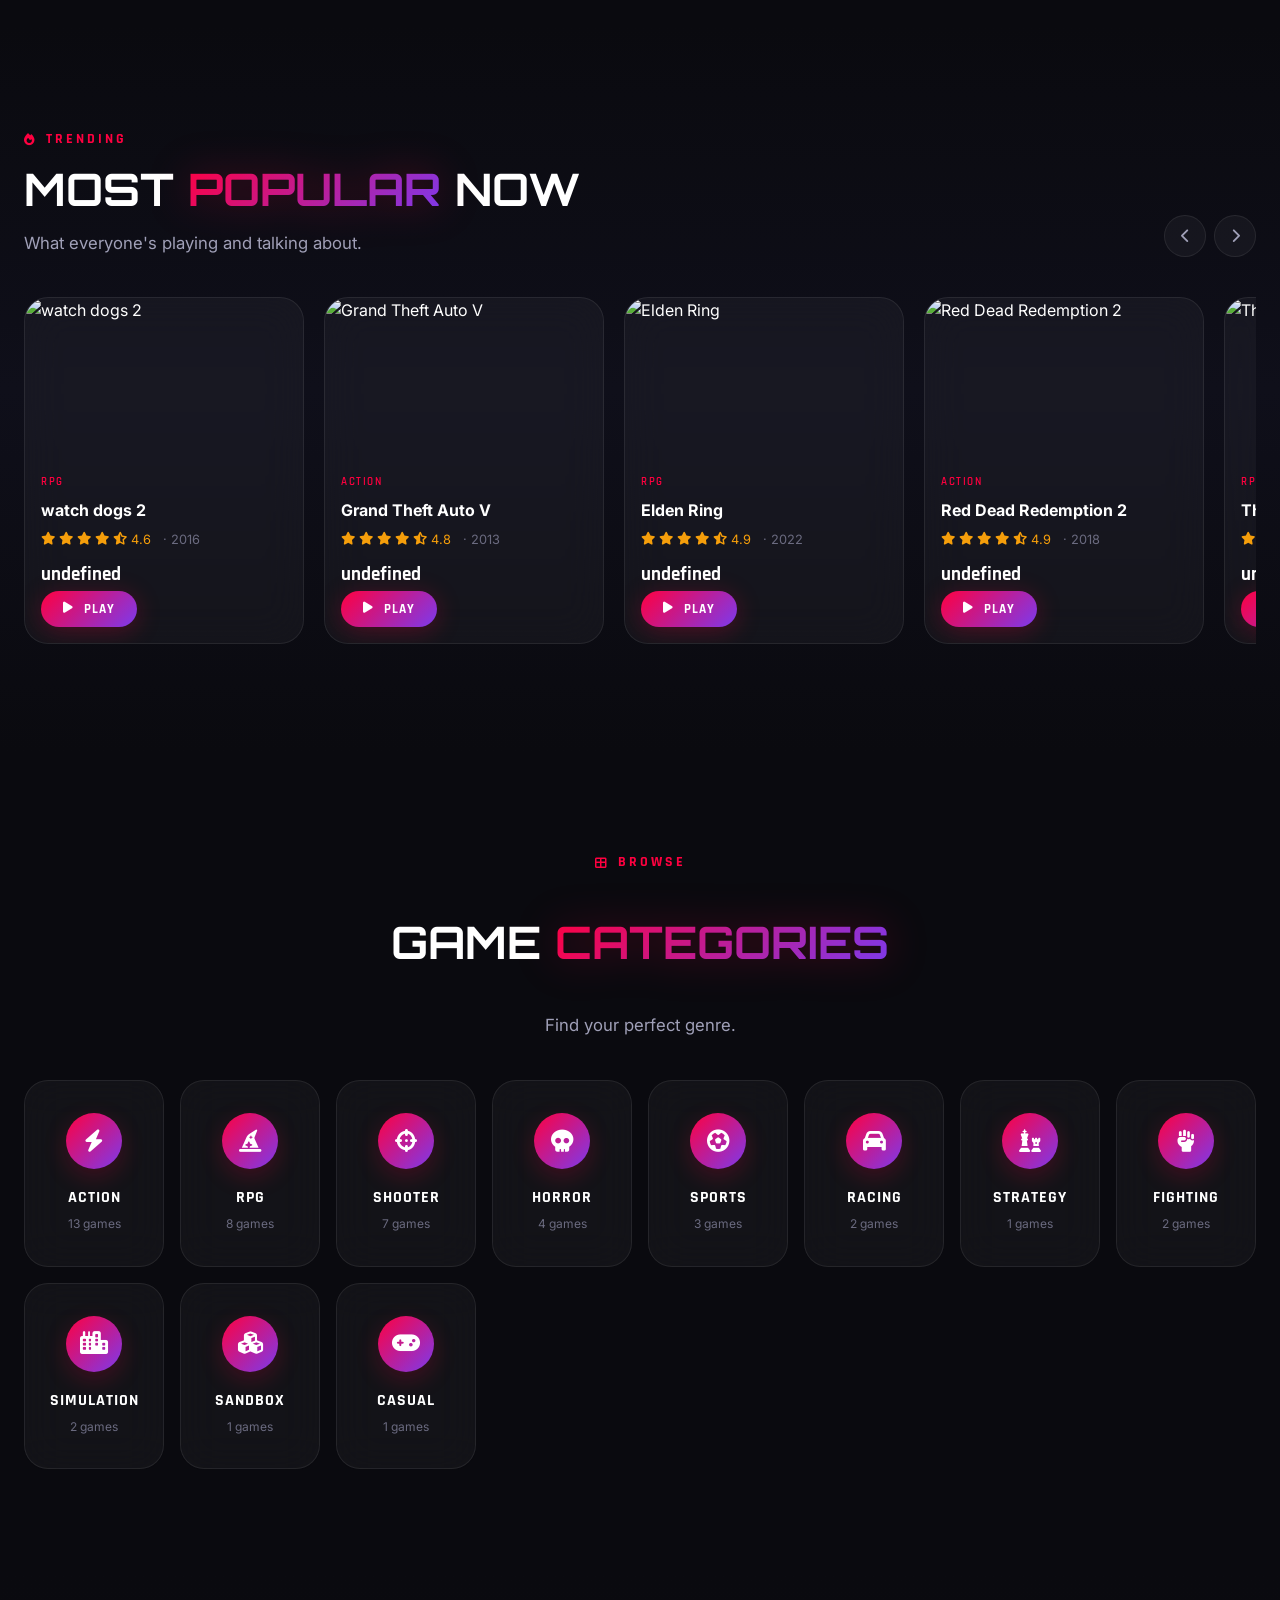
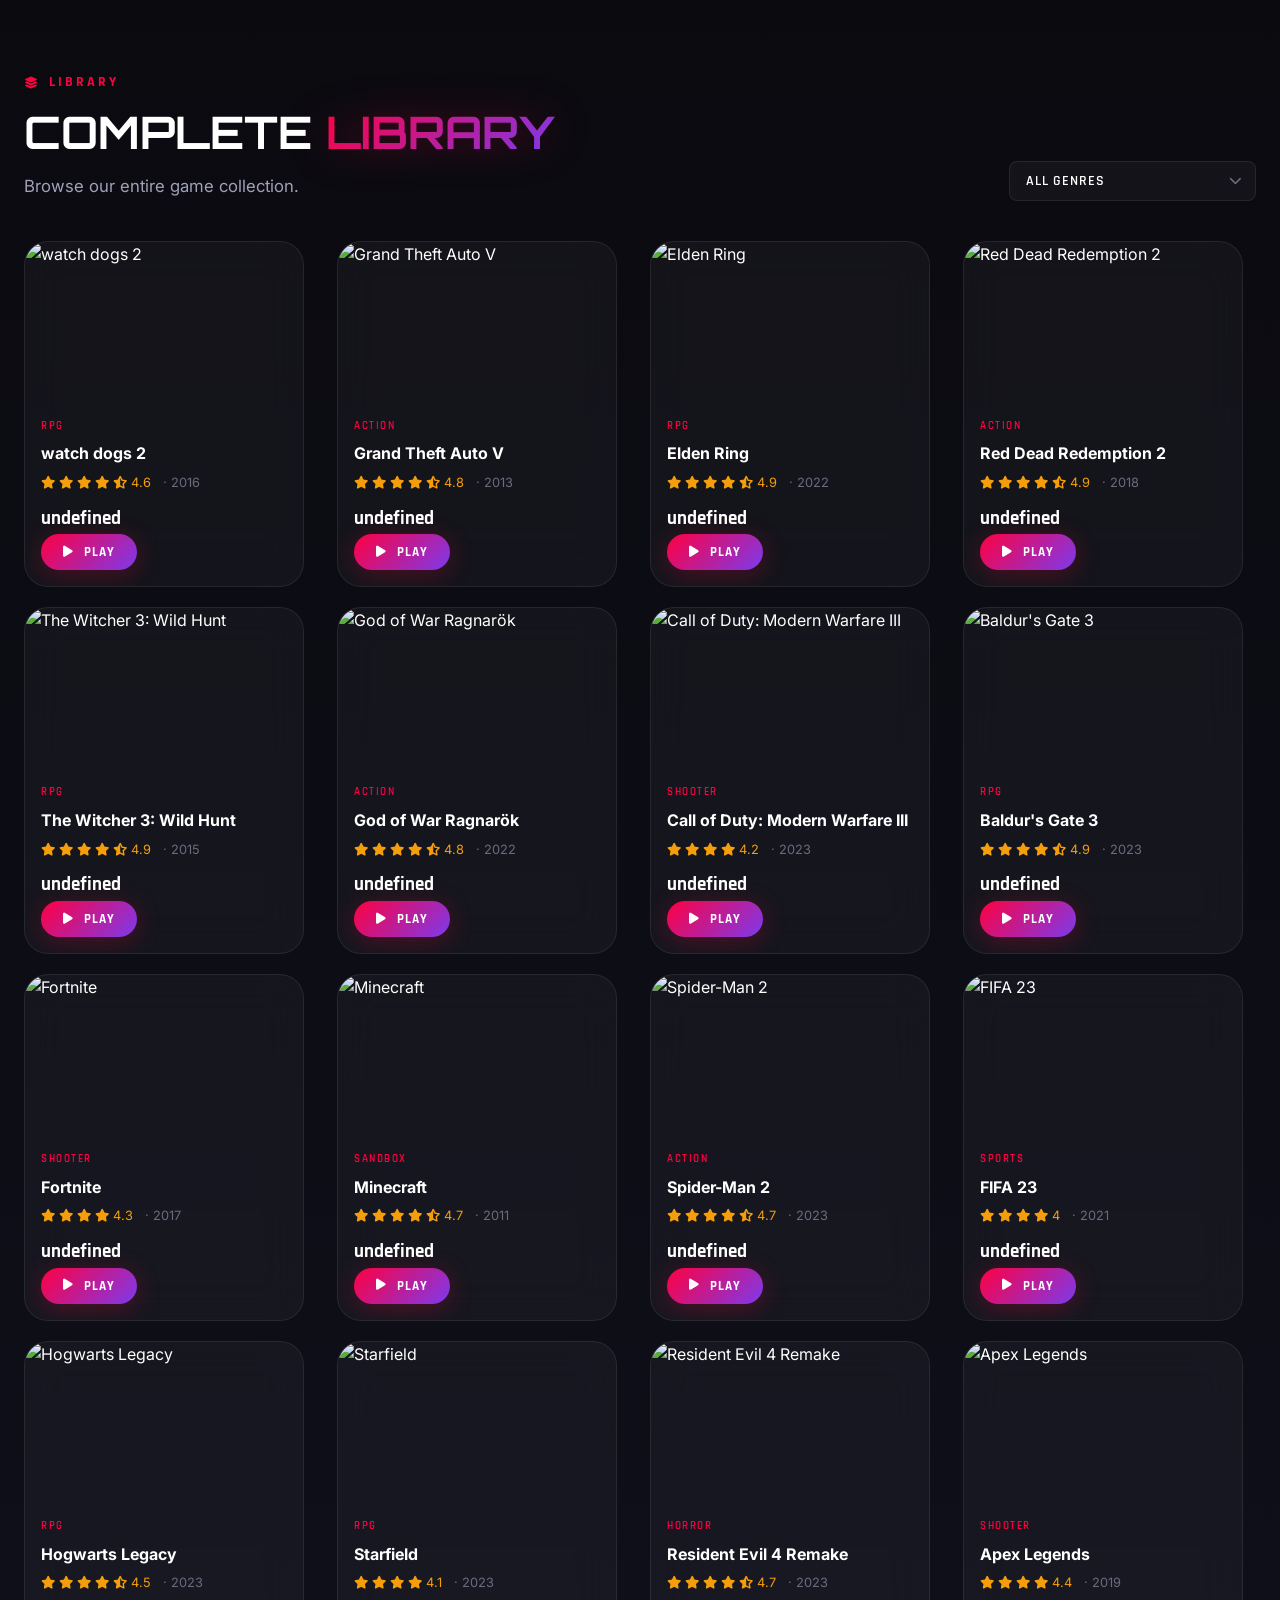
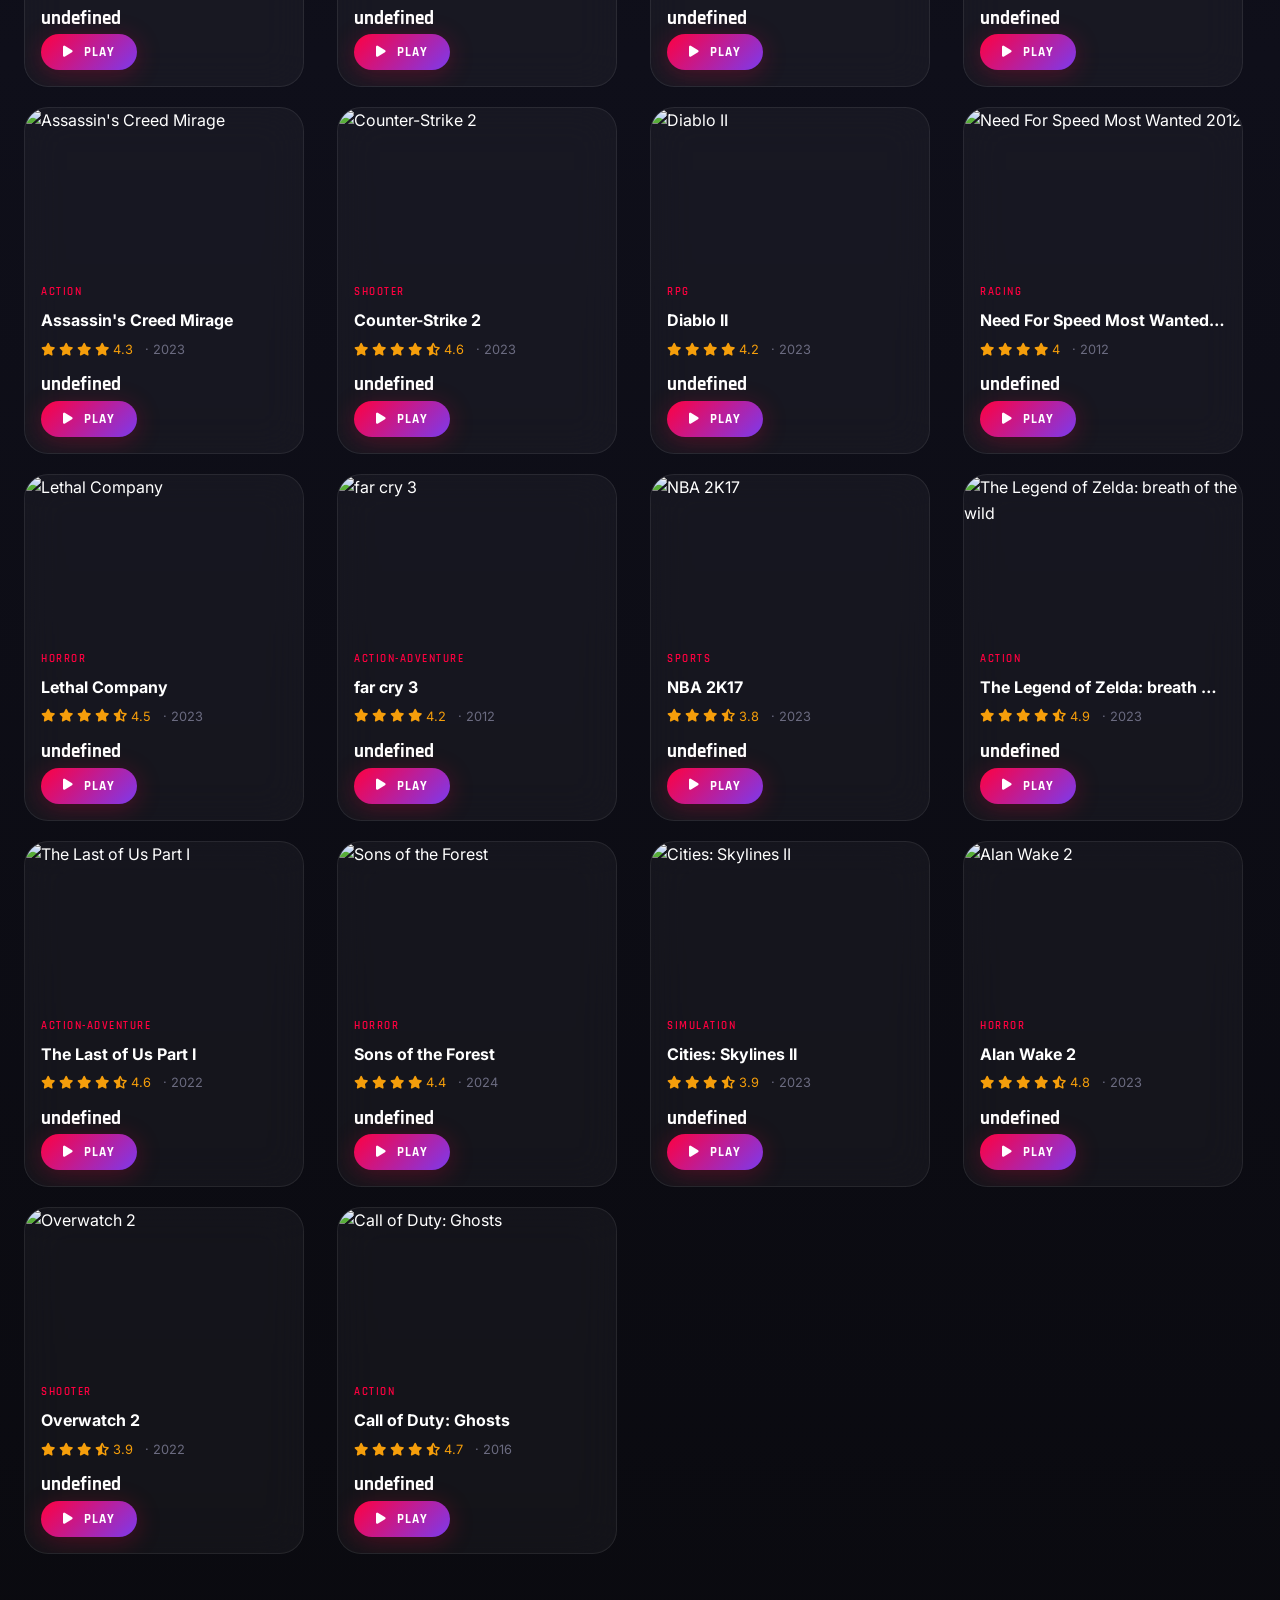
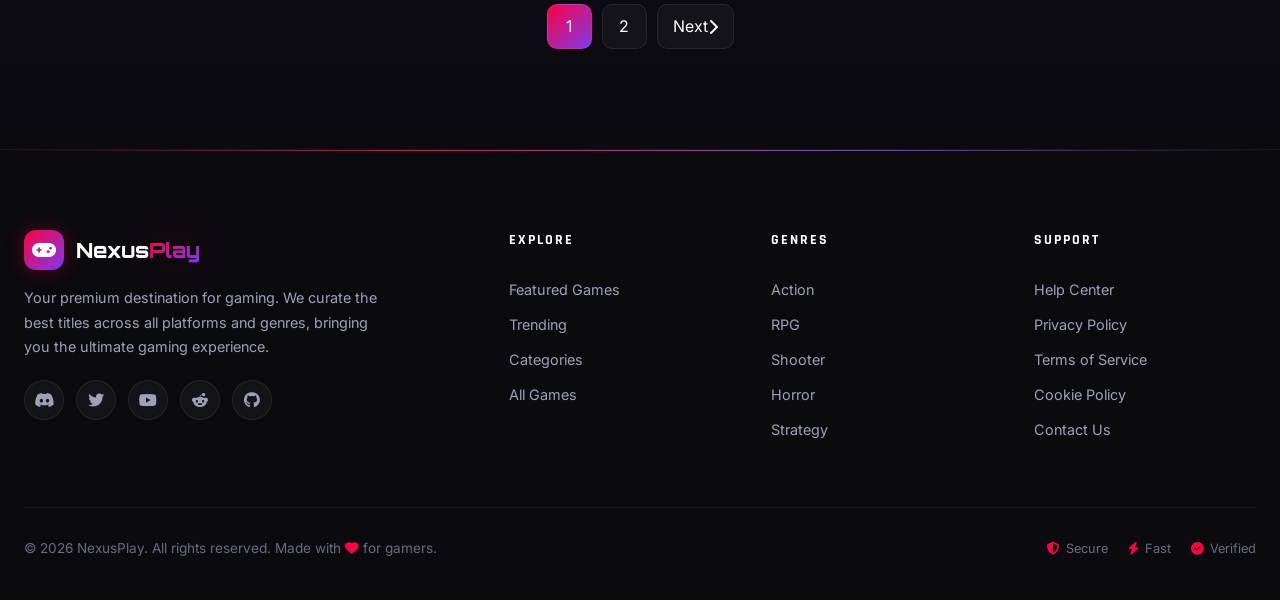
==== commit ed3d17f6: "Update Open Graph tags and add search bar" ====
--- a/index.html
+++ b/index.html
@@ -11,12 +11,12 @@
   <meta property="og:title" content="NexusPlay - Premium Gaming Platform">
   <meta property="og:description" content="Discover the best games across all genres. Your ultimate gaming destination.">
   <meta property="og:type" content="website">
-  <link rel="canonical" href="https://nexuspaly-cmd.github.io/nexus-play/">
+  <meta property="og:url" content="https://nexusplay.com">
   <meta property="og:image" content="https://images.unsplash.com/photo-1542751371-adc38448a05e?w=1200&q=80">
   <meta name="twitter:card" content="summary_large_image">
   <meta name="twitter:title" content="NexusPlay - Premium Gaming Platform">
   <meta name="twitter:description" content="Discover the best games across all genres.">
-  <meta property="og:url" content="https://nexuspaly-cmd.github.io/nexus-play/">
+  <link rel="canonical" href="https://nexusplay.com">
   <link rel="icon" type="image/svg+xml" href="data:image/svg+xml,%3Csvg xmlns='http://www.w3.org/2000/svg' viewBox='0 0 100 100'%3E%3Cdefs%3E%3ClinearGradient id='g' x1='0%25' y1='0%25' x2='100%25' y2='100%25'%3E%3Cstop offset='0%25' stop-color='%23ff0040'/%3E%3Cstop offset='100%25' stop-color='%237c3aed'/%3E%3C/linearGradient%3E%3C/defs%3E%3Crect width='100' height='100' rx='20' fill='url(%23g)'/%3E%3Ctext x='50' y='68' font-family='Arial' font-size='44' font-weight='bold' fill='white' text-anchor='middle'%3EN%3C/text%3E%3C/svg%3E">
   <link rel="stylesheet" href="https://cdnjs.cloudflare.com/ajax/libs/font-awesome/6.5.0/css/all.min.css">
   <link rel="preconnect" href="https://fonts.googleapis.com">
@@ -25,7 +25,6 @@
   <link rel="stylesheet" href="style.css">
 </head>
 <body>
-  <div id="pagination" class="pagination"></div>
   <div class="cursor-glow"></div>
   <div class="noise-overlay"></div>
 
@@ -127,9 +126,15 @@
               <div class="ring-inner"></div>
             </div>
           </div>
-        </div>
-      </div>
-    </section>
+    </div>
+  </div>
+  <div class="hero-search">
+    <div class="hero-search-bar">
+      <i class="fas fa-search"></i>
+      <input type="text" id="gameSearch" placeholder="Search for a game..." autocomplete="off">
+    </div>
+  </div>
+</section>
 
     <section class="section" id="featured">
       <div class="container">
@@ -194,6 +199,7 @@
           </div>
         </div>
         <div class="games-grid" id="allGamesGrid"></div>
+        <div class="pagination" id="pagination"></div>
       </div>
     </section>
   </main>
@@ -204,27 +210,6 @@
       <div class="modal-content" id="modalContent"></div>
     </div>
   </div>
-  <section class="section section-alt" id="all-games">
-  <div class="container">
-
-    <div class="games-grid" id="allGamesGrid">
-      <!-- الألعاب هنا -->
-    </div>
-
-    <div class="pagination">
-      <a href="#" class="prev">previous</a>
-
-      <a href="#" class="active">1</a>
-      <a href="#">2</a>
-      <a href="#">3</a>
-      <a href="#">4</a>
-      <a href="#">5</a>
-
-      <a href="#" class="next">next</a>
-    </div>
-
-  </div>
-</section>
 
   <footer class="footer">
     <div class="container">
@@ -279,8 +264,10 @@
       </div>
     </div>
   </footer>
+  
 
   <div class="toast-container" id="toastContainer"></div>
+
 
   <script src="games.js"></script>
   <script src="script.js"></script>
